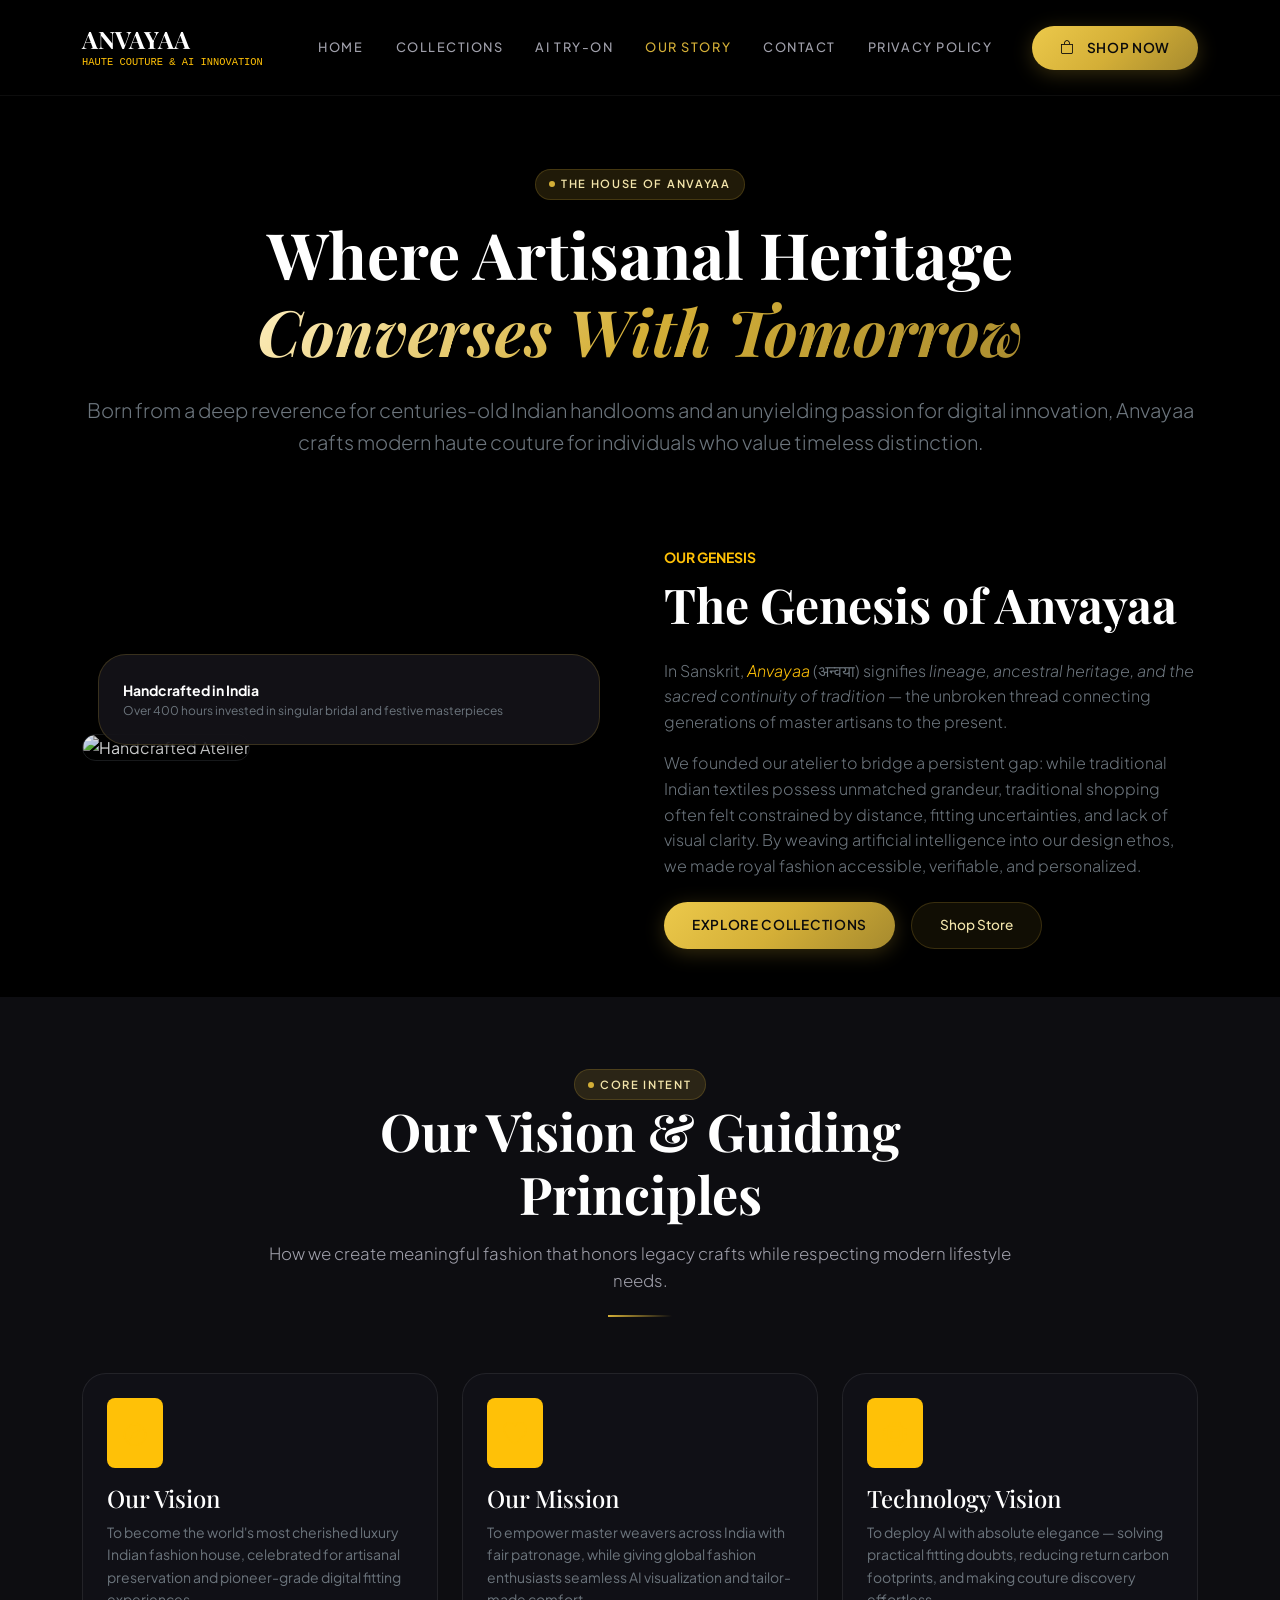
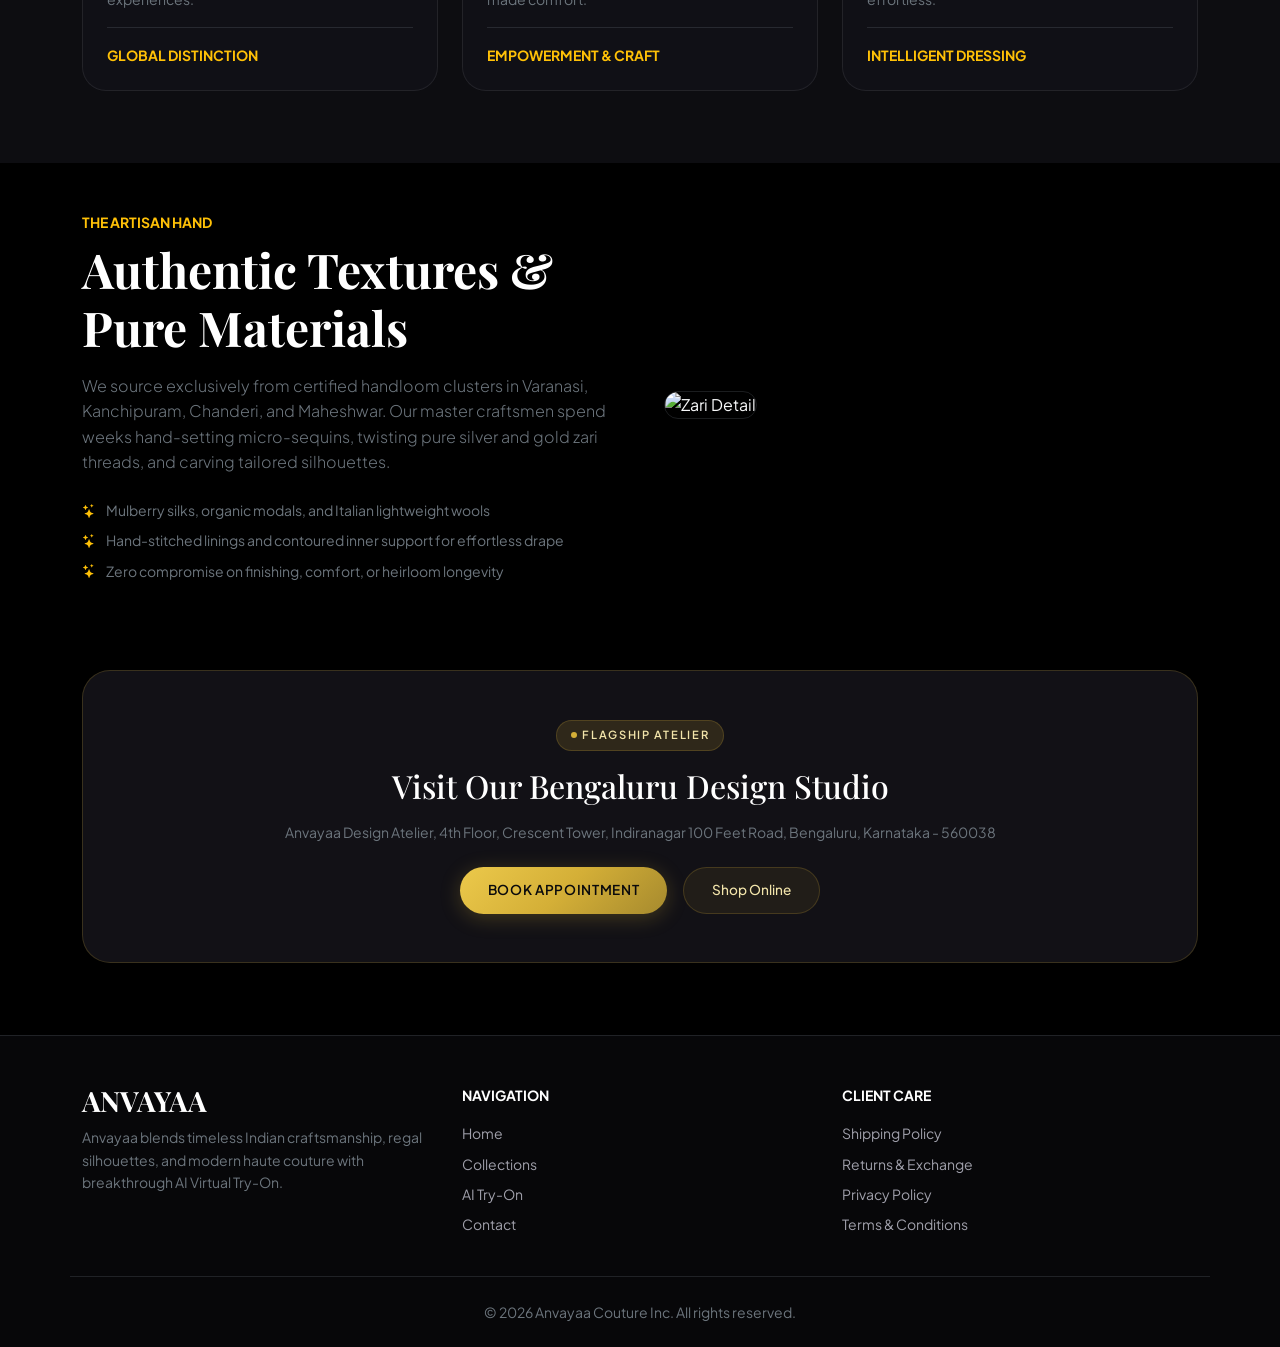
==== about.html @ ae365fb4 "web site" ====
<!DOCTYPE html>
<html lang="en">
<head>
  <meta charset="UTF-8">
  <meta name="viewport" content="width=device-width, initial-scale=1.0">
  <title>Our Story & Vision | Anvayaa Haute Couture</title>
  <meta name="description" content="Explore the heritage of Anvayaa: Our vision, sustainable textile craftsmanship, fashion philosophy, and pioneering AI Virtual Try-On technology.">
  <link rel="canonical" href="https://anvayaafashion.com/about.html">

  <link href="https://cdn.jsdelivr.net/npm/bootstrap@5.3.3/dist/css/bootstrap.min.css" rel="stylesheet">
  <link rel="stylesheet" href="https://cdn.jsdelivr.net/npm/bootstrap-icons@1.11.3/font/bootstrap-icons.min.css">
  <link rel="stylesheet" href="css/styles.css">
</head>
<body class="bg-black text-light">

  <!-- Navigation Bar -->
  <nav class="navbar navbar-expand-lg navbar-dark navbar-luxury sticky-top">
    <div class="container">
      <a class="navbar-brand d-flex flex-column text-white" href="index.html">
        <span class="font-serif-luxury fw-bold tracking-widest h4 m-0">ANVAYAA</span>
        <span class="small text-warning text-uppercase tracking-widest font-monospace" style="font-size: 0.65rem;">HAUTE COUTURE & AI INNOVATION</span>
      </a>

      <div class="d-flex align-items-center gap-2 d-lg-none">
        <a href="http://localhost:8100/products" data-ecommerce-link="shop" target="_blank" class="btn btn-gold btn-sm">SHOP NOW</a>
        <button class="navbar-toggler border-0 text-white" type="button" data-bs-toggle="offcanvas" data-bs-target="#offcanvasNavbar">
          <i class="bi bi-list fs-2"></i>
        </button>
      </div>

      <div class="collapse navbar-collapse" id="navbarNav">
        <ul class="navbar-nav mx-auto">
          <li class="nav-item"><a class="nav-link" href="index.html">Home</a></li>
          <li class="nav-item"><a class="nav-link" href="collections.html">Collections</a></li>
          <li class="nav-item"><a class="nav-link" href="ai-try-on.html">AI Try-On</a></li>
          <li class="nav-item"><a class="nav-link active" href="about.html">Our Story</a></li>
          <li class="nav-item"><a class="nav-link" href="contact.html">Contact</a></li>
          <li class="nav-item"><a class="nav-link" href="privacy-policy.html">Privacy Policy</a></li>
        </ul>

        <div class="d-flex align-items-center gap-3">
          <a href="http://localhost:8100/products" data-ecommerce-link="shop" target="_blank" class="btn btn-gold btn-sm">
            <i class="bi bi-bag me-1"></i> SHOP NOW
          </a>
        </div>
      </div>
    </div>
  </nav>

  <!-- Mobile Offcanvas -->
  <div class="offcanvas offcanvas-end bg-black text-white" tabindex="-1" id="offcanvasNavbar">
    <div class="offcanvas-header border-bottom border-secondary border-opacity-25">
      <h5 class="offcanvas-title font-serif-luxury text-warning">ANVAYAA NAVIGATION</h5>
      <button type="button" class="btn-close btn-close-white" data-bs-dismiss="offcanvas"></button>
    </div>
    <div class="offcanvas-body">
      <ul class="navbar-nav">
        <li class="nav-item py-2"><a class="nav-link text-white fs-5" href="index.html">Home</a></li>
        <li class="nav-item py-2"><a class="nav-link text-white fs-5" href="collections.html">Collections</a></li>
        <li class="nav-item py-2"><a class="nav-link text-white fs-5" href="ai-try-on.html">AI Virtual Try-On</a></li>
        <li class="nav-item py-2"><a class="nav-link text-white fs-5 text-warning" href="about.html">Our Story</a></li>
        <li class="nav-item py-2"><a class="nav-link text-white fs-5" href="contact.html">Contact Concierge</a></li>
        <li class="nav-item py-2"><a class="nav-link text-white fs-5" href="privacy-policy.html">Privacy Policy</a></li>
      </ul>
    </div>
  </div>

  <main class="py-5">
    <!-- HERO -->
    <div class="container py-4 text-center">
      <span class="badge-gold-glow">THE HOUSE OF ANVAYAA</span>
      <h1 class="display-3 font-serif-luxury fw-bold text-white mt-3 mb-4">
        Where Artisanal Heritage <br><span class="gold-gradient-text fst-italic">Converses With Tomorrow</span>
      </h1>
      <p class="lead text-secondary max-w-2xl mx-auto fw-light">
        Born from a deep reverence for centuries-old Indian handlooms and an unyielding passion for digital innovation, Anvayaa crafts modern haute couture for individuals who value timeless distinction.
      </p>
    </div>

    <!-- MAIN STORY -->
    <div class="container py-5">
      <div class="row align-items-center g-5">
        <div class="col-lg-6">
          <div class="position-relative">
            <img src="https://images.unsplash.com/photo-1583391733956-3750e0ff4e8b?w=1200&auto=format&fit=crop&q=80" alt="Handcrafted Atelier" class="img-fluid rounded-4 shadow-lg border border-secondary border-opacity-25">
            <div class="position-absolute bottom-0 start-0 end-0 p-4 m-3 glass-card-gold">
              <div class="fw-bold text-white small">Handcrafted in India</div>
              <div class="small text-secondary" style="font-size: 0.75rem;">Over 400 hours invested in singular bridal and festive masterpieces</div>
            </div>
          </div>
        </div>

        <div class="col-lg-6">
          <div class="text-warning small text-uppercase fw-bold mb-2">Our Genesis</div>
          <h2 class="display-5 font-serif-luxury fw-bold text-white mb-4">The Genesis of Anvayaa</h2>
          <p class="text-secondary fw-light mb-3">
            In Sanskrit, <em class="text-warning font-serif">Anvayaa</em> (अन्वया) signifies <em>lineage, ancestral heritage, and the sacred continuity of tradition</em> — the unbroken thread connecting generations of master artisans to the present.
          </p>
          <p class="text-secondary fw-light mb-4">
            We founded our atelier to bridge a persistent gap: while traditional Indian textiles possess unmatched grandeur, traditional shopping often felt constrained by distance, fitting uncertainties, and lack of visual clarity. By weaving artificial intelligence into our design ethos, we made royal fashion accessible, verifiable, and personalized.
          </p>

          <div class="d-flex gap-3">
            <a href="collections.html" class="btn btn-gold">Explore Collections</a>
            <a href="http://localhost:8100/products" data-ecommerce-link="shop" target="_blank" class="btn btn-gold-outline">Shop Store</a>
          </div>
        </div>
      </div>
    </div>

    <!-- VISION / MISSION -->
    <section class="py-5" style="background-color: #0D0D11;">
      <div class="container py-4">
        <div class="section-header">
          <span class="badge-gold-glow">CORE INTENT</span>
          <h2>Our Vision & Guiding Principles</h2>
          <p>How we create meaningful fashion that honors legacy crafts while respecting modern lifestyle needs.</p>
          <div class="divider-gold"></div>
        </div>

        <div class="row g-4">
          <div class="col-md-4">
            <div class="glass-card p-4 h-100 d-flex flex-column justify-content-between">
              <div>
                <div class="rounded-3 bg-warning bg-opacity-15 p-3 text-warning d-inline-block mb-3"><i class="bi bi-compass fs-4"></i></div>
                <h3 class="h4 font-serif-luxury text-white">Our Vision</h3>
                <p class="small text-secondary">To become the world's most cherished luxury Indian fashion house, celebrated for artisanal preservation and pioneer-grade digital fitting experiences.</p>
              </div>
              <div class="pt-3 border-top border-secondary border-opacity-25 text-warning small text-uppercase fw-bold">Global Distinction</div>
            </div>
          </div>

          <div class="col-md-4">
            <div class="glass-card p-4 h-100 d-flex flex-column justify-content-between">
              <div>
                <div class="rounded-3 bg-warning bg-opacity-15 p-3 text-warning d-inline-block mb-3"><i class="bi bi-heart fs-4"></i></div>
                <h3 class="h4 font-serif-luxury text-white">Our Mission</h3>
                <p class="small text-secondary">To empower master weavers across India with fair patronage, while giving global fashion enthusiasts seamless AI visualization and tailor-made comfort.</p>
              </div>
              <div class="pt-3 border-top border-secondary border-opacity-25 text-warning small text-uppercase fw-bold">Empowerment & Craft</div>
            </div>
          </div>

          <div class="col-md-4">
            <div class="glass-card p-4 h-100 d-flex flex-column justify-content-between">
              <div>
                <div class="rounded-3 bg-warning bg-opacity-15 p-3 text-warning d-inline-block mb-3"><i class="bi bi-cpu fs-4"></i></div>
                <h3 class="h4 font-serif-luxury text-white">Technology Vision</h3>
                <p class="small text-secondary">To deploy AI with absolute elegance — solving practical fitting doubts, reducing return carbon footprints, and making couture discovery effortless.</p>
              </div>
              <div class="pt-3 border-top border-secondary border-opacity-25 text-warning small text-uppercase fw-bold">Intelligent Dressing</div>
            </div>
          </div>
        </div>
      </div>
    </section>

    <!-- CRAFTSMANSHIP -->
    <div id="craftsmanship" class="container py-5">
      <div class="row align-items-center g-5">
        <div class="col-lg-6 order-2 order-lg-1">
          <div class="text-warning small text-uppercase fw-bold mb-2">The Artisan Hand</div>
          <h2 class="display-5 font-serif-luxury fw-bold text-white mb-3">Authentic Textures & Pure Materials</h2>
          <p class="text-secondary fw-light mb-4">
            We source exclusively from certified handloom clusters in Varanasi, Kanchipuram, Chanderi, and Maheshwar. Our master craftsmen spend weeks hand-setting micro-sequins, twisting pure silver and gold zari threads, and carving tailored silhouettes.
          </p>
          <ul class="list-unstyled small text-secondary">
            <li class="mb-2"><i class="bi bi-stars text-warning me-2"></i> Mulberry silks, organic modals, and Italian lightweight wools</li>
            <li class="mb-2"><i class="bi bi-stars text-warning me-2"></i> Hand-stitched linings and contoured inner support for effortless drape</li>
            <li class="mb-2"><i class="bi bi-stars text-warning me-2"></i> Zero compromise on finishing, comfort, or heirloom longevity</li>
          </ul>
        </div>
        <div class="col-lg-6 order-1 order-lg-2">
          <img src="https://images.unsplash.com/photo-1617627143750-d86bc21e42bb?w=1200&auto=format&fit=crop&q=80" alt="Zari Detail" class="img-fluid rounded-4 shadow-lg border border-secondary border-opacity-25">
        </div>
      </div>
    </div>

    <!-- ATELIER LOCATION CARD -->
    <div class="container py-4">
      <div class="glass-card-gold p-5 text-center max-w-3xl mx-auto">
        <span class="badge-gold-glow mb-3">FLAGSHIP ATELIER</span>
        <h3 class="h2 font-serif-luxury text-white mb-3">Visit Our Bengaluru Design Studio</h3>
        <p class="text-secondary small mb-4">Anvayaa Design Atelier, 4th Floor, Crescent Tower, Indiranagar 100 Feet Road, Bengaluru, Karnataka - 560038</p>
        <div class="d-flex justify-content-center gap-3">
          <a href="contact.html" class="btn btn-gold">Book Appointment</a>
          <a href="http://localhost:8100/products" data-ecommerce-link="shop" target="_blank" class="btn btn-gold-outline">Shop Online</a>
        </div>
      </div>
    </div>
  </main>

  <footer class="pt-5 pb-4 border-top border-secondary border-opacity-25">
    <div class="container text-center text-md-start">
      <div class="row g-4 pb-4 border-bottom border-secondary border-opacity-25">
        <div class="col-lg-4">
          <span class="font-serif-luxury h3 fw-bold text-white">ANVAYAA</span>
          <p class="small text-secondary mt-2">Anvayaa blends timeless Indian craftsmanship, regal silhouettes, and modern haute couture with breakthrough AI Virtual Try-On.</p>
        </div>
        <div class="col-6 col-md-4">
          <div class="small text-white text-uppercase fw-bold mb-3">Navigation</div>
          <ul class="list-unstyled small">
            <li class="mb-2"><a href="index.html">Home</a></li>
            <li class="mb-2"><a href="collections.html">Collections</a></li>
            <li class="mb-2"><a href="ai-try-on.html">AI Try-On</a></li>
            <li class="mb-2"><a href="contact.html">Contact</a></li>
          </ul>
        </div>
        <div class="col-6 col-md-4">
          <div class="small text-white text-uppercase fw-bold mb-3">Client Care</div>
          <ul class="list-unstyled small">
            <li class="mb-2"><a href="shipping-policy.html">Shipping Policy</a></li>
            <li class="mb-2"><a href="return-refund-policy.html">Returns & Exchange</a></li>
            <li class="mb-2"><a href="privacy-policy.html">Privacy Policy</a></li>
            <li class="mb-2"><a href="terms.html">Terms & Conditions</a></li>
          </ul>
        </div>
      </div>
      <div class="pt-4 text-center small text-secondary">© 2026 Anvayaa Couture Inc. All rights reserved.</div>
    </div>
  </footer>

  <script src="https://cdn.jsdelivr.net/npm/bootstrap@5.3.3/dist/js/bootstrap.bundle.min.js"></script>
  <script src="js/config.js"></script>
  <script src="js/main.js"></script>
</body>
</html>
---- css/styles.css ----
/* ==========================================================================
   Anvayaa Haute Couture - Standalone HTML5 / CSS3 / Bootstrap 5 Luxury Theme
   ========================================================================== */

@import url('https://fonts.googleapis.com/css2?family=Playfair+Display:ital,wght@0,400..900;1,400..900&family=Plus+Jakarta+Sans:ital,wght@0,200..800;1,200..800&display=swap');

:root {
  --bg-primary: #0A0A0C;
  --bg-secondary: #121216;
  --bg-card: #18181F;
  --bg-glass: rgba(18, 18, 22, 0.8);
  
  --gold-primary: #D4AF37;
  --gold-light: #F3E5AB;
  --gold-dark: #997F25;
  --gold-gradient: linear-gradient(135deg, #ECC94B 0%, #D4AF37 50%, #A68A2E 100%);
  
  --text-primary: #FBF9F5;
  --text-secondary: #A0A0AB;
  --text-muted: #71717A;
  
  --border-subtle: rgba(212, 175, 55, 0.2);
  --border-glass: rgba(255, 255, 255, 0.08);

  --font-serif: 'Playfair Display', Georgia, serif;
  --font-sans: 'Plus Jakarta Sans', -apple-system, sans-serif;
}

html {
  scroll-behavior: smooth;
}

body {
  background-color: var(--bg-primary);
  color: var(--text-primary);
  font-family: var(--font-sans);
  overflow-x: hidden;
  line-height: 1.6;
}

::selection {
  background: var(--gold-primary);
  color: #000;
}

/* Typography Classes */
.font-serif-luxury {
  font-family: var(--font-serif);
}

.font-sans-modern {
  font-family: var(--font-sans);
}

.gold-gradient-text {
  background: linear-gradient(135deg, #FFF0C2 0%, #D4AF37 50%, #AA8C30 100%);
  -webkit-background-clip: text;
  -webkit-text-fill-color: transparent;
}

/* Luxury Glassmorphism & Cards */
.glass-card {
  background: rgba(18, 18, 24, 0.75);
  backdrop-filter: blur(16px);
  -webkit-backdrop-filter: blur(16px);
  border: 1px solid var(--border-glass);
  border-radius: 1.5rem;
}

.glass-card-gold {
  background: rgba(22, 20, 26, 0.85);
  backdrop-filter: blur(20px);
  -webkit-backdrop-filter: blur(20px);
  border: 1px solid var(--border-subtle);
  border-radius: 1.75rem;
  box-shadow: 0 10px 40px rgba(0, 0, 0, 0.4);
}

/* Luxury Buttons */
.btn-gold {
  background: var(--gold-gradient);
  color: #0A0A0C !important;
  font-weight: 600;
  letter-spacing: 0.05em;
  border: none;
  border-radius: 50rem;
  padding: 0.75rem 1.75rem;
  transition: all 0.3s cubic-bezier(0.4, 0, 0.2, 1);
  box-shadow: 0 4px 20px rgba(212, 175, 55, 0.25);
  display: inline-flex;
  align-items: center;
  justify-content: center;
  gap: 0.5rem;
  text-transform: uppercase;
  font-size: 0.85rem;
}

.btn-gold:hover {
  background: linear-gradient(135deg, #FFF3C4 0%, #E5C158 50%, #C4A135 100%);
  box-shadow: 0 6px 28px rgba(212, 175, 55, 0.45);
  transform: translateY(-2px);
  color: #000 !important;
}

.btn-gold-outline {
  background: rgba(212, 175, 55, 0.08);
  color: var(--gold-light) !important;
  border: 1px solid var(--border-subtle);
  border-radius: 50rem;
  padding: 0.75rem 1.75rem;
  transition: all 0.3s ease;
  display: inline-flex;
  align-items: center;
  justify-content: center;
  gap: 0.5rem;
  font-size: 0.85rem;
  font-weight: 500;
}

.btn-gold-outline:hover {
  background: rgba(212, 175, 55, 0.2);
  border-color: var(--gold-primary);
  color: #FFF0C2 !important;
  transform: translateY(-2px);
}

.btn-luxury-outline {
  background: rgba(255, 255, 255, 0.05);
  color: #fff !important;
  border: 1px solid rgba(255, 255, 255, 0.2);
  border-radius: 50rem;
  padding: 0.75rem 1.75rem;
  transition: all 0.3s ease;
  display: inline-flex;
  align-items: center;
  justify-content: center;
  gap: 0.5rem;
  font-size: 0.85rem;
}

.btn-luxury-outline:hover {
  background: rgba(255, 255, 255, 0.15);
  border-color: rgba(255, 255, 255, 0.4);
}

/* Badges */
.badge-gold-glow {
  background: rgba(212, 175, 55, 0.15);
  color: var(--gold-light);
  border: 1px solid var(--border-subtle);
  padding: 0.35rem 0.85rem;
  border-radius: 50rem;
  font-size: 0.7rem;
  letter-spacing: 0.15em;
  text-transform: uppercase;
  font-weight: 600;
  display: inline-flex;
  align-items: center;
  gap: 0.35rem;
}

.badge-gold-glow::before {
  content: '';
  width: 6px;
  height: 6px;
  border-radius: 50%;
  background: var(--gold-primary);
  display: inline-block;
}

/* Header & Navbar */
.navbar-luxury {
  background: transparent;
  transition: all 0.3s ease;
  border-bottom: 1px solid rgba(255, 255, 255, 0.05);
  padding: 1.25rem 0;
}

.navbar-luxury.scrolled {
  background: rgba(10, 10, 12, 0.92);
  backdrop-filter: blur(18px);
  border-bottom: 1px solid var(--border-subtle);
  padding: 0.85rem 0;
  box-shadow: 0 10px 30px rgba(0, 0, 0, 0.5);
}

.navbar-luxury .nav-link {
  color: var(--text-secondary) !important;
  font-size: 0.8rem;
  letter-spacing: 0.12em;
  text-transform: uppercase;
  font-weight: 500;
  padding: 0.5rem 1rem !important;
  transition: color 0.3s ease;
}

.navbar-luxury .nav-link:hover,
.navbar-luxury .nav-link.active {
  color: var(--gold-primary) !important;
}

/* Hero Section */
.hero-section {
  position: relative;
  min-height: 92vh;
  display: flex;
  align-items: center;
  background: #000;
  overflow: hidden;
}

.hero-bg-img {
  position: absolute;
  inset: 0;
  width: 100%;
  height: 100%;
  object-fit: cover;
  opacity: 0.45;
  filter: brightness(0.7);
}

.hero-overlay {
  position: absolute;
  inset: 0;
  background: radial-gradient(circle at center, transparent 0%, rgba(10, 10, 12, 0.85) 100%),
              linear-gradient(to top, #0A0A0C 0%, transparent 60%);
}

/* Section Header */
.section-header {
  max-width: 48rem;
  margin-left: auto;
  margin-right: auto;
  text-align: center;
  margin-bottom: 3.5rem;
}

.section-header h2 {
  font-family: var(--font-serif);
  font-weight: 700;
  font-size: 2.5rem;
  color: #fff;
  line-height: 1.2;
}

@media (min-width: 768px) {
  .section-header h2 {
    font-size: 3.25rem;
  }
}

.section-header p {
  color: var(--text-secondary);
  font-weight: 300;
  font-size: 1.05rem;
  margin-top: 1rem;
}

.divider-gold {
  width: 4rem;
  height: 2px;
  background: linear-gradient(90deg, var(--gold-primary), transparent);
  margin: 1.25rem auto 0;
}

/* 360 Viewer Canvas */
.viewer-canvas-box {
  position: relative;
  width: 100%;
  aspect-ratio: 3/4;
  border-radius: 1.25rem;
  overflow: hidden;
  background: #000;
  border: 1px solid var(--border-glass);
}

.viewer-canvas-box img {
  width: 100%;
  height: 100%;
  object-fit: cover;
  transition: transform 0.5s ease;
}

.viewer-canvas-box img.zoomed {
  transform: scale(1.3);
  cursor: zoom-out;
}

/* Footer */
footer {
  background: #070709;
  border-top: 1px solid rgba(255, 255, 255, 0.08);
}

footer a {
  color: var(--text-secondary);
  text-decoration: none;
  transition: color 0.3s ease;
}

footer a:hover {
  color: var(--gold-primary);
}

/* Custom Scrollbar */
::-webkit-scrollbar {
  width: 8px;
}
::-webkit-scrollbar-track {
  background: #0A0A0C;
}
::-webkit-scrollbar-thumb {
  background: #27272A;
  border-radius: 4px;
}
::-webkit-scrollbar-thumb:hover {
  background: var(--gold-primary);
}
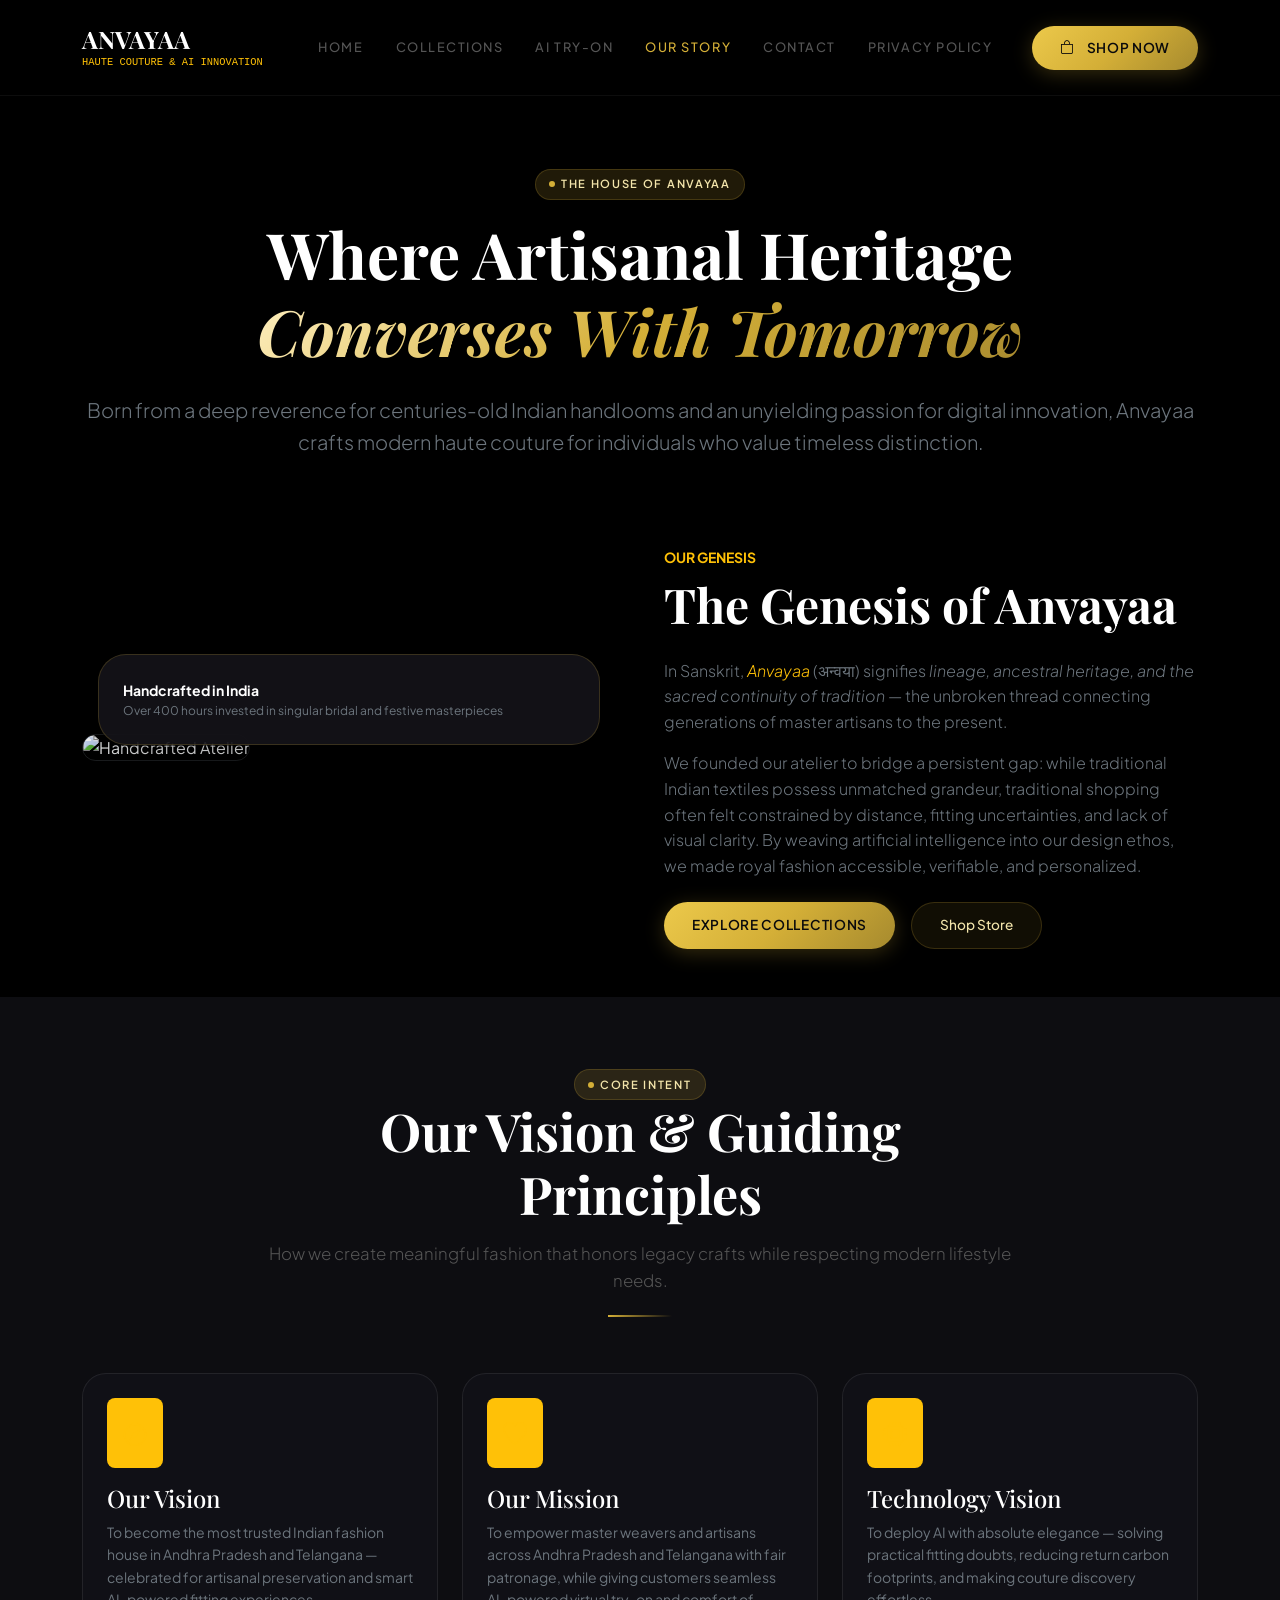
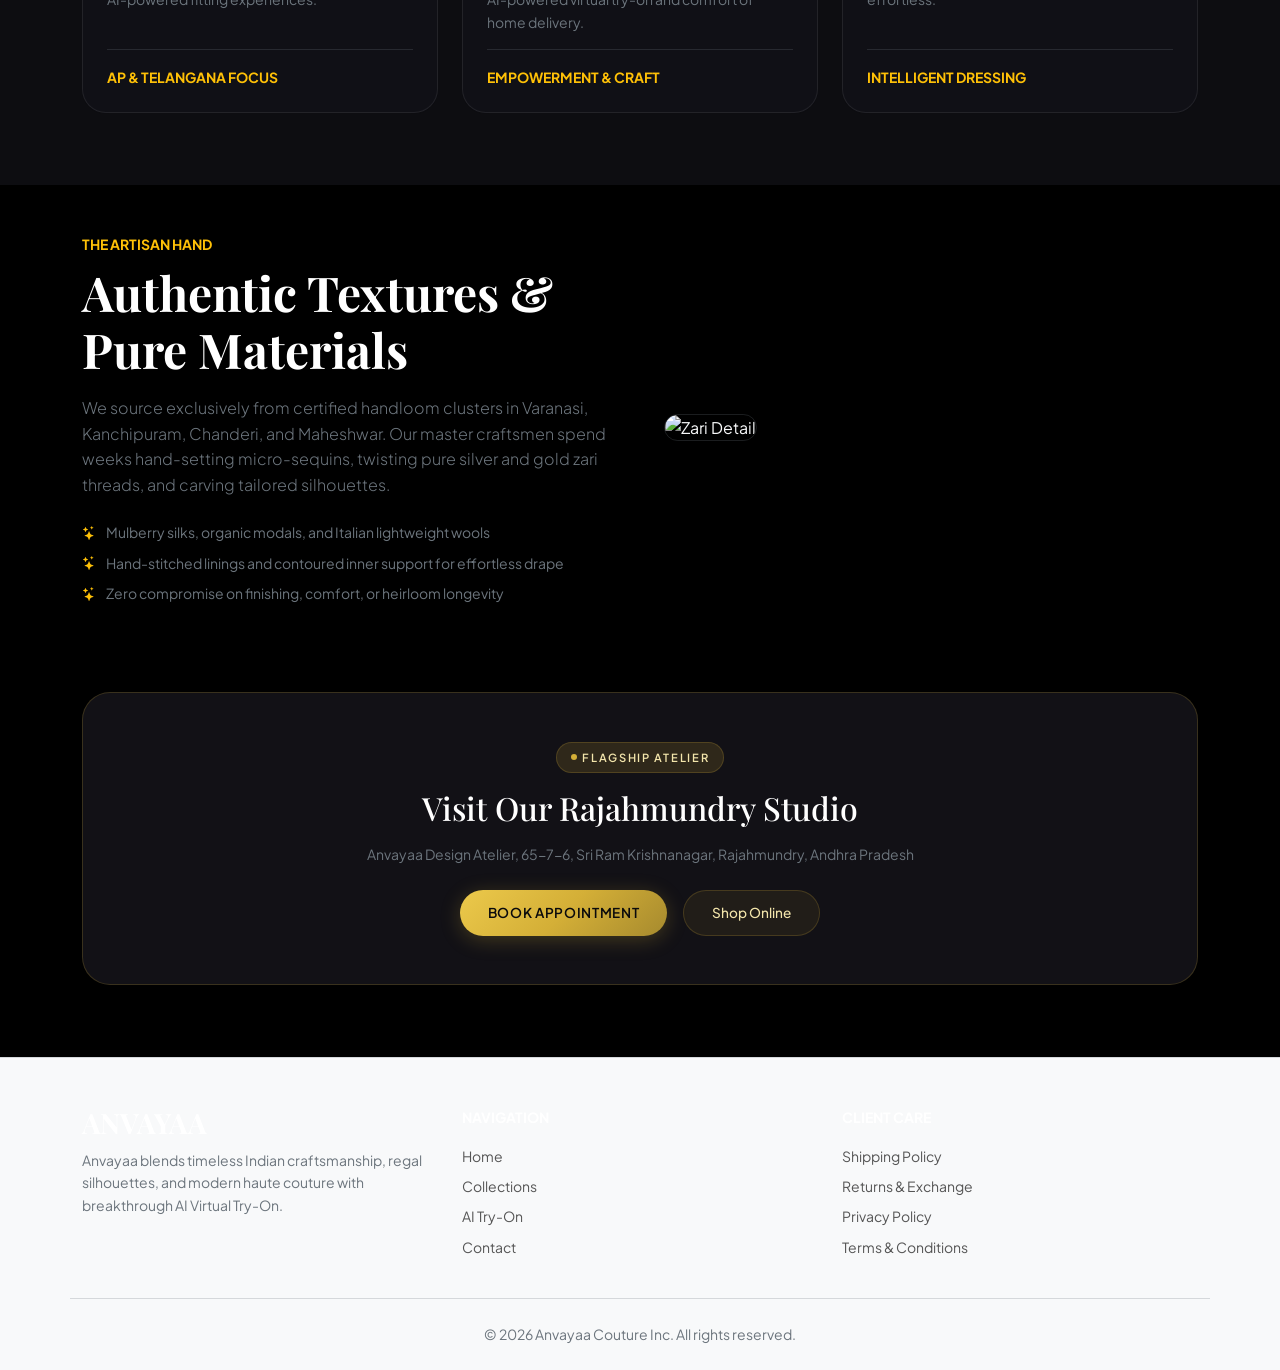
==== commit 6bc441fd: "site" ====
--- a/about.html
+++ b/about.html
@@ -1,6 +1,10 @@
 <!DOCTYPE html>
 <html lang="en">
 <head>
+  <!-- Favicon -->
+  <link rel="icon" type="image/png" href="favicon.png">
+  <link rel="shortcut icon" href="favicon.ico">
+
   <meta charset="UTF-8">
   <meta name="viewport" content="width=device-width, initial-scale=1.0">
   <title>Our Story & Vision | Anvayaa Haute Couture</title>
@@ -124,9 +128,9 @@
               <div>
                 <div class="rounded-3 bg-warning bg-opacity-15 p-3 text-warning d-inline-block mb-3"><i class="bi bi-compass fs-4"></i></div>
                 <h3 class="h4 font-serif-luxury text-white">Our Vision</h3>
-                <p class="small text-secondary">To become the world's most cherished luxury Indian fashion house, celebrated for artisanal preservation and pioneer-grade digital fitting experiences.</p>
+                <p class="small text-secondary">To become the most trusted Indian fashion house in Andhra Pradesh and Telangana — celebrated for artisanal preservation and smart AI-powered fitting experiences.</p>
               </div>
-              <div class="pt-3 border-top border-secondary border-opacity-25 text-warning small text-uppercase fw-bold">Global Distinction</div>
+              <div class="pt-3 border-top border-secondary border-opacity-25 text-warning small text-uppercase fw-bold">AP &amp; Telangana Focus</div>
             </div>
           </div>
 
@@ -135,7 +139,7 @@
               <div>
                 <div class="rounded-3 bg-warning bg-opacity-15 p-3 text-warning d-inline-block mb-3"><i class="bi bi-heart fs-4"></i></div>
                 <h3 class="h4 font-serif-luxury text-white">Our Mission</h3>
-                <p class="small text-secondary">To empower master weavers across India with fair patronage, while giving global fashion enthusiasts seamless AI visualization and tailor-made comfort.</p>
+                <p class="small text-secondary">To empower master weavers and artisans across Andhra Pradesh and Telangana with fair patronage, while giving customers seamless AI-powered virtual try-on and comfort of home delivery.</p>
               </div>
               <div class="pt-3 border-top border-secondary border-opacity-25 text-warning small text-uppercase fw-bold">Empowerment & Craft</div>
             </div>
@@ -180,8 +184,8 @@
     <div class="container py-4">
       <div class="glass-card-gold p-5 text-center max-w-3xl mx-auto">
         <span class="badge-gold-glow mb-3">FLAGSHIP ATELIER</span>
-        <h3 class="h2 font-serif-luxury text-white mb-3">Visit Our Bengaluru Design Studio</h3>
-        <p class="text-secondary small mb-4">Anvayaa Design Atelier, 4th Floor, Crescent Tower, Indiranagar 100 Feet Road, Bengaluru, Karnataka - 560038</p>
+        <h3 class="h2 font-serif-luxury text-white mb-3">Visit Our Rajahmundry Studio</h3>
+        <p class="text-secondary small mb-4">Anvayaa Design Atelier, 65-7-6, Sri Ram Krishnanagar, Rajahmundry, Andhra Pradesh</p>
         <div class="d-flex justify-content-center gap-3">
           <a href="contact.html" class="btn btn-gold">Book Appointment</a>
           <a href="http://localhost:8100/products" data-ecommerce-link="shop" target="_blank" class="btn btn-gold-outline">Shop Online</a>
--- a/css/styles.css
+++ b/css/styles.css
@@ -5,19 +5,19 @@
 @import url('https://fonts.googleapis.com/css2?family=Playfair+Display:ital,wght@0,400..900;1,400..900&family=Plus+Jakarta+Sans:ital,wght@0,200..800;1,200..800&display=swap');
 
 :root {
-  --bg-primary: #0A0A0C;
-  --bg-secondary: #121216;
-  --bg-card: #18181F;
-  --bg-glass: rgba(18, 18, 22, 0.8);
+  --bg-primary: #ffffff;
+  --bg-secondary: #f5f5f5;
+  --bg-card: #ffffff;
+  --bg-glass: rgba(255, 255, 255, 0.9);
   
   --gold-primary: #D4AF37;
   --gold-light: #F3E5AB;
   --gold-dark: #997F25;
   --gold-gradient: linear-gradient(135deg, #ECC94B 0%, #D4AF37 50%, #A68A2E 100%);
   
-  --text-primary: #FBF9F5;
-  --text-secondary: #A0A0AB;
-  --text-muted: #71717A;
+  --text-primary: #212529;
+  --text-secondary: #555555;
+  --text-muted: #777777;
   
   --border-subtle: rgba(212, 175, 55, 0.2);
   --border-glass: rgba(255, 255, 255, 0.08);
@@ -288,8 +288,8 @@
 
 /* Footer */
 footer {
-  background: #070709;
-  border-top: 1px solid rgba(255, 255, 255, 0.08);
+  background: #f8f9fa;
+  border-top: 1px solid rgba(0, 0, 0, 0.08);
 }
 
 footer a {
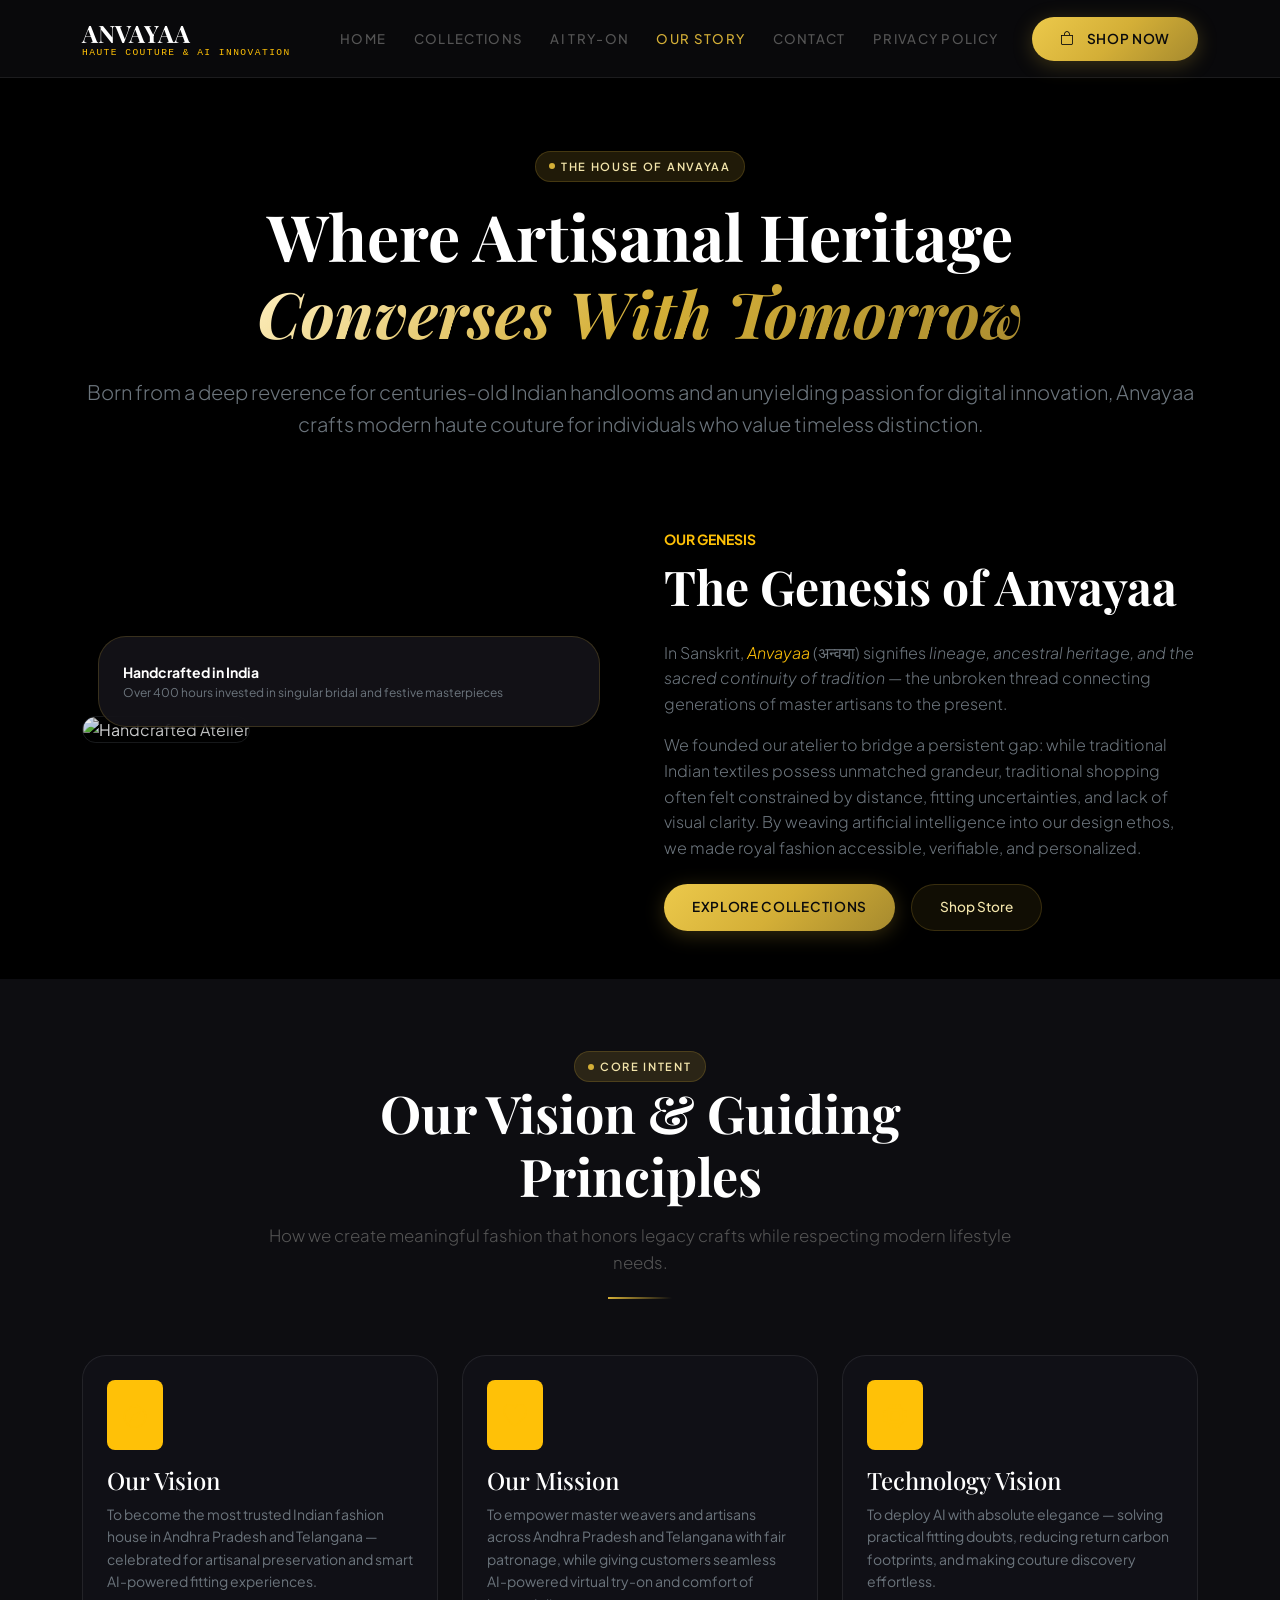
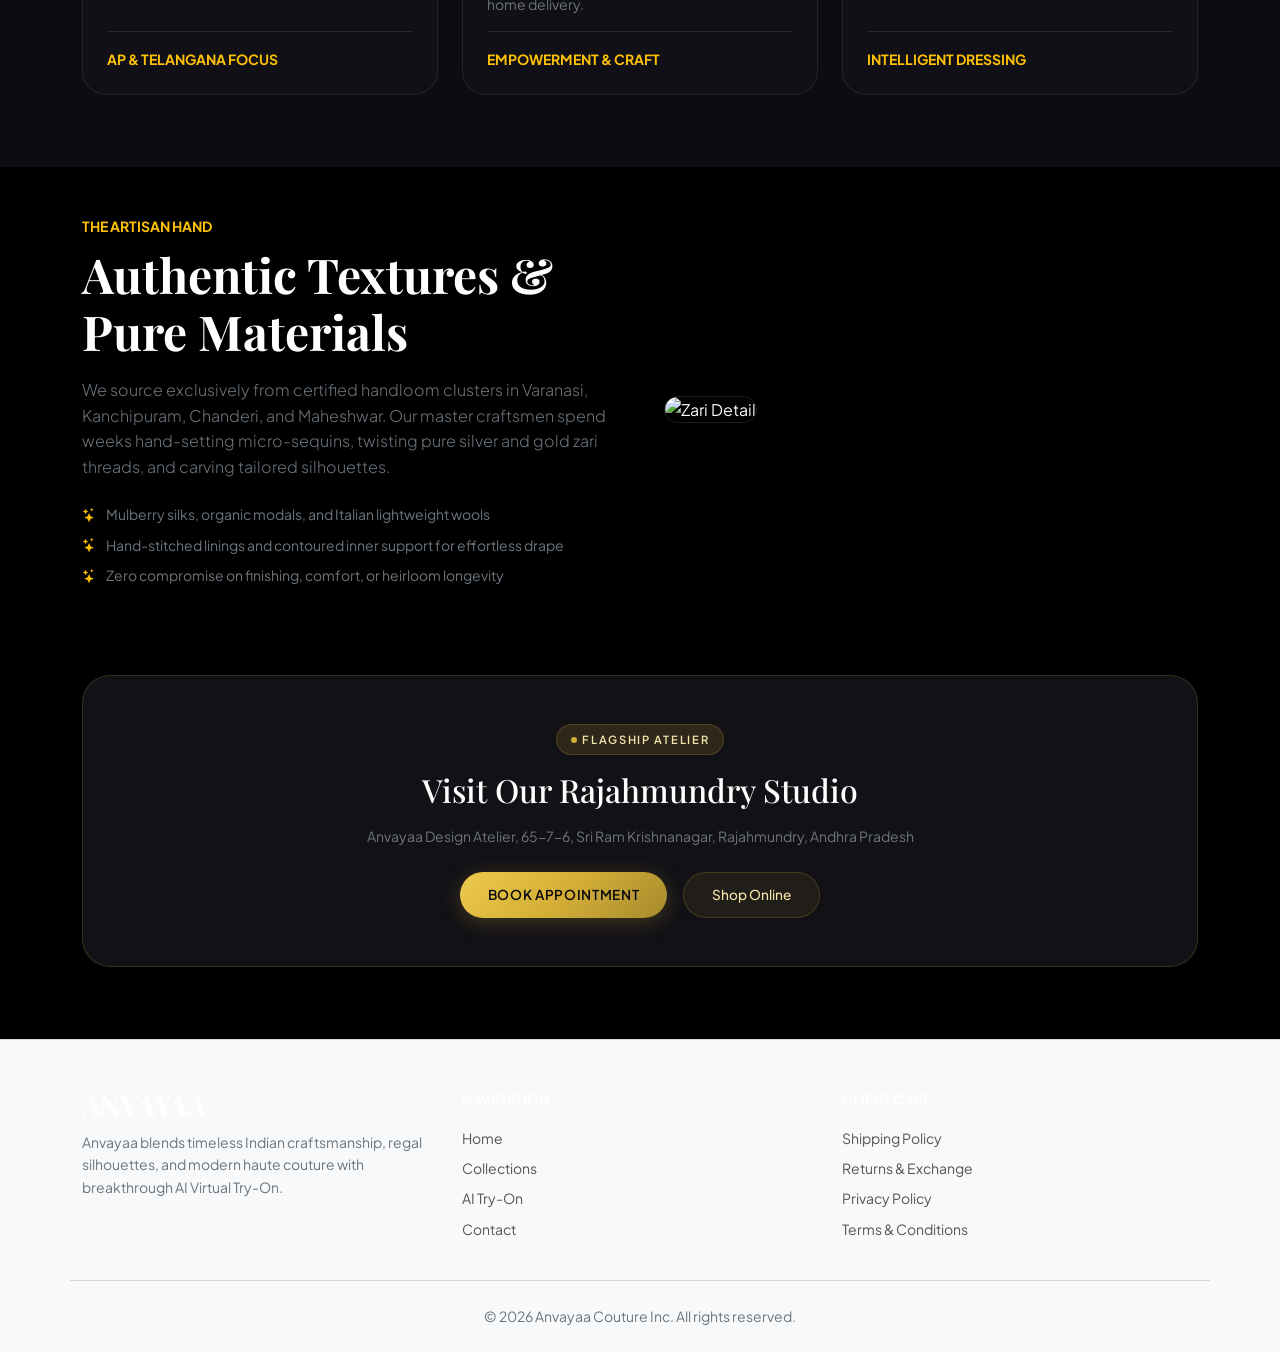
==== commit 698583cd: "fix" ====
--- a/about.html
+++ b/about.html
@@ -20,14 +20,14 @@
   <!-- Navigation Bar -->
   <nav class="navbar navbar-expand-lg navbar-dark navbar-luxury sticky-top">
     <div class="container">
-      <a class="navbar-brand d-flex flex-column text-white" href="index.html">
+      <a class="navbar-brand d-flex flex-column text-white text-decoration-none" href="index.html">
         <span class="font-serif-luxury fw-bold tracking-widest h4 m-0">ANVAYAA</span>
-        <span class="small text-warning text-uppercase tracking-widest font-monospace" style="font-size: 0.65rem;">HAUTE COUTURE & AI INNOVATION</span>
+        <span class="small text-warning text-uppercase tracking-widest font-monospace navbar-subbrand">HAUTE COUTURE &amp; AI INNOVATION</span>
       </a>
 
       <div class="d-flex align-items-center gap-2 d-lg-none">
-        <a href="http://localhost:8100/products" data-ecommerce-link="shop" target="_blank" class="btn btn-gold btn-sm">SHOP NOW</a>
-        <button class="navbar-toggler border-0 text-white" type="button" data-bs-toggle="offcanvas" data-bs-target="#offcanvasNavbar">
+        <a href="http://localhost:8100/products" data-ecommerce-link="shop" target="_blank" class="btn btn-gold btn-sm px-3 py-1">SHOP</a>
+        <button class="navbar-toggler border-0 text-white p-1" type="button" data-bs-toggle="offcanvas" data-bs-target="#offcanvasNavbar" aria-label="Toggle navigation">
           <i class="bi bi-list fs-2"></i>
         </button>
       </div>
@@ -51,23 +51,33 @@
     </div>
   </nav>
 
-  <!-- Mobile Offcanvas -->
+  <!-- Mobile Offcanvas Drawer -->
   <div class="offcanvas offcanvas-end bg-black text-white" tabindex="-1" id="offcanvasNavbar">
-    <div class="offcanvas-header border-bottom border-secondary border-opacity-25">
-      <h5 class="offcanvas-title font-serif-luxury text-warning">ANVAYAA NAVIGATION</h5>
-      <button type="button" class="btn-close btn-close-white" data-bs-dismiss="offcanvas"></button>
-    </div>
-    <div class="offcanvas-body">
-      <ul class="navbar-nav">
-        <li class="nav-item py-2"><a class="nav-link text-white fs-5" href="index.html">Home</a></li>
-        <li class="nav-item py-2"><a class="nav-link text-white fs-5" href="collections.html">Collections</a></li>
-        <li class="nav-item py-2"><a class="nav-link text-white fs-5" href="ai-try-on.html">AI Virtual Try-On</a></li>
-        <li class="nav-item py-2"><a class="nav-link text-white fs-5 text-warning" href="about.html">Our Story</a></li>
-        <li class="nav-item py-2"><a class="nav-link text-white fs-5" href="contact.html">Contact Concierge</a></li>
-        <li class="nav-item py-2"><a class="nav-link text-white fs-5" href="privacy-policy.html">Privacy Policy</a></li>
+    <div class="offcanvas-header border-bottom border-secondary border-opacity-25 px-4 py-3">
+      <div class="d-flex flex-column">
+        <span class="font-serif-luxury text-warning fw-bold h5 mb-0">ANVAYAA</span>
+        <span class="small text-secondary font-monospace" style="font-size: 0.6rem;">MENU</span>
+      </div>
+      <button type="button" class="btn-close btn-close-white" data-bs-dismiss="offcanvas" aria-label="Close"></button>
+    </div>
+    <div class="offcanvas-body d-flex flex-column justify-content-between p-4">
+      <ul class="navbar-nav gap-2">
+        <li class="nav-item"><a class="nav-link fs-5 font-serif-luxury" href="index.html">Home</a></li>
+        <li class="nav-item"><a class="nav-link fs-5 font-serif-luxury" href="collections.html">Collections</a></li>
+        <li class="nav-item"><a class="nav-link fs-5 font-serif-luxury" href="ai-try-on.html">AI Virtual Try-On</a></li>
+        <li class="nav-item"><a class="nav-link active fs-5 font-serif-luxury" href="about.html">Our Story</a></li>
+        <li class="nav-item"><a class="nav-link fs-5 font-serif-luxury" href="contact.html">Contact Concierge</a></li>
+        <li class="nav-item"><a class="nav-link fs-5 font-serif-luxury" href="privacy-policy.html">Privacy Policy</a></li>
       </ul>
+
+      <div class="pt-4 border-top border-secondary border-opacity-25">
+        <a href="http://localhost:8100/products" data-ecommerce-link="shop" target="_blank" class="btn btn-gold w-100 py-3 mb-2">
+          <i class="bi bi-bag me-2"></i> SHOP ON E-COMMERCE
+        </a>
+      </div>
     </div>
   </div>
+
 
   <main class="py-5">
     <!-- HERO -->
--- a/css/styles.css
+++ b/css/styles.css
@@ -170,34 +170,133 @@
 
 /* Header & Navbar */
 .navbar-luxury {
-  background: transparent;
+  background: rgba(10, 10, 12, 0.94);
+  backdrop-filter: blur(16px);
+  -webkit-backdrop-filter: blur(16px);
   transition: all 0.3s ease;
-  border-bottom: 1px solid rgba(255, 255, 255, 0.05);
-  padding: 1.25rem 0;
+  border-bottom: 1px solid rgba(255, 255, 255, 0.08);
+  padding: 0.85rem 0;
 }
 
 .navbar-luxury.scrolled {
-  background: rgba(10, 10, 12, 0.92);
-  backdrop-filter: blur(18px);
+  background: rgba(8, 8, 10, 0.98);
   border-bottom: 1px solid var(--border-subtle);
-  padding: 0.85rem 0;
-  box-shadow: 0 10px 30px rgba(0, 0, 0, 0.5);
+  padding: 0.65rem 0;
+  box-shadow: 0 10px 30px rgba(0, 0, 0, 0.6);
+}
+
+.navbar-luxury .navbar-brand {
+  line-height: 1.2;
+}
+
+.navbar-subbrand {
+  font-size: 0.6rem;
+  letter-spacing: 0.15em;
+  white-space: nowrap;
+}
+
+@media (max-width: 420px) {
+  .navbar-subbrand {
+    font-size: 0.52rem;
+    letter-spacing: 0.1em;
+  }
 }
 
 .navbar-luxury .nav-link {
   color: var(--text-secondary) !important;
-  font-size: 0.8rem;
-  letter-spacing: 0.12em;
+  font-size: 0.825rem;
+  letter-spacing: 0.1em;
   text-transform: uppercase;
   font-weight: 500;
-  padding: 0.5rem 1rem !important;
-  transition: color 0.3s ease;
+  padding: 0.5rem 0.85rem !important;
+  transition: color 0.25s ease;
 }
 
 .navbar-luxury .nav-link:hover,
 .navbar-luxury .nav-link.active {
   color: var(--gold-primary) !important;
 }
+
+/* Mobile Offcanvas Drawer */
+.offcanvas.bg-black {
+  background-color: #0A0A0E !important;
+  border-left: 1px solid rgba(212, 175, 55, 0.25);
+  box-shadow: -10px 0 30px rgba(0, 0, 0, 0.8);
+}
+
+.offcanvas .nav-link {
+  color: #D1D1D6 !important;
+  border-radius: 8px;
+  padding: 0.65rem 1rem !important;
+  transition: all 0.2s ease;
+}
+
+.offcanvas .nav-link:hover,
+.offcanvas .nav-link.active {
+  color: var(--gold-primary) !important;
+  background: rgba(212, 175, 55, 0.08);
+}
+
+.navbar-toggler:focus {
+  box-shadow: none !important;
+  outline: none !important;
+}
+
+/* ==========================================================================
+   Form Inputs & High-Contrast Placeholder Styling
+   ========================================================================== */
+.form-control,
+.form-select {
+  background-color: #121218 !important;
+  border: 1px solid rgba(255, 255, 255, 0.2) !important;
+  color: #ffffff !important;
+  font-size: 0.95rem;
+}
+
+.form-control:focus,
+.form-select:focus {
+  background-color: #181820 !important;
+  border-color: var(--gold-primary) !important;
+  color: #ffffff !important;
+  box-shadow: 0 0 0 0.25rem rgba(212, 175, 55, 0.25) !important;
+  outline: none;
+}
+
+/* Explicit high-contrast placeholder styling across all browsers */
+.form-control::placeholder,
+input::placeholder,
+textarea::placeholder {
+  color: #A0A0AB !important;
+  opacity: 0.9 !important;
+  font-size: 0.9rem;
+}
+
+.form-control::-webkit-input-placeholder,
+input::-webkit-input-placeholder,
+textarea::-webkit-input-placeholder {
+  color: #A0A0AB !important;
+  opacity: 0.9 !important;
+}
+
+.form-control::-moz-placeholder,
+input::-moz-placeholder,
+textarea::-moz-placeholder {
+  color: #A0A0AB !important;
+  opacity: 0.9 !important;
+}
+
+.form-control:-ms-input-placeholder,
+input:-ms-input-placeholder,
+textarea:-ms-input-placeholder {
+  color: #A0A0AB !important;
+  opacity: 0.9 !important;
+}
+
+.form-select option {
+  background-color: #121218;
+  color: #ffffff;
+}
+
 
 /* Hero Section */
 .hero-section {
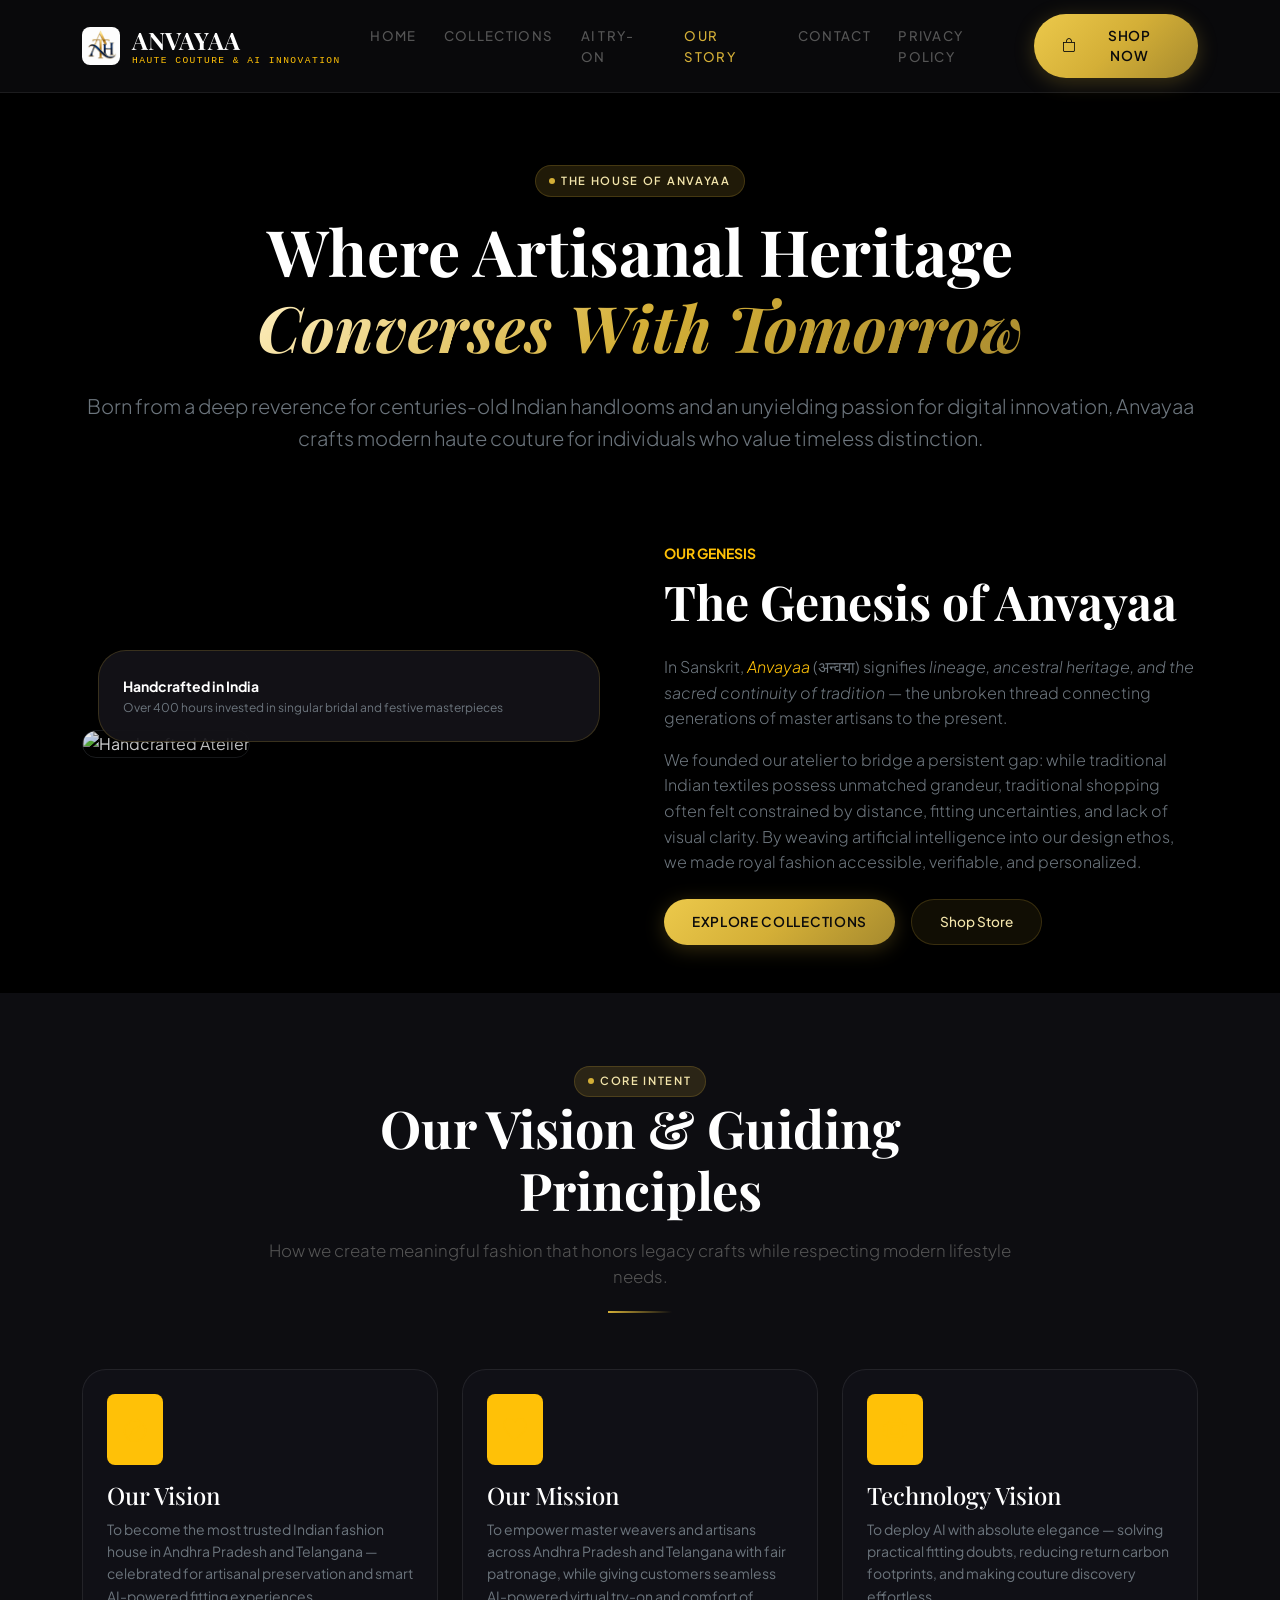
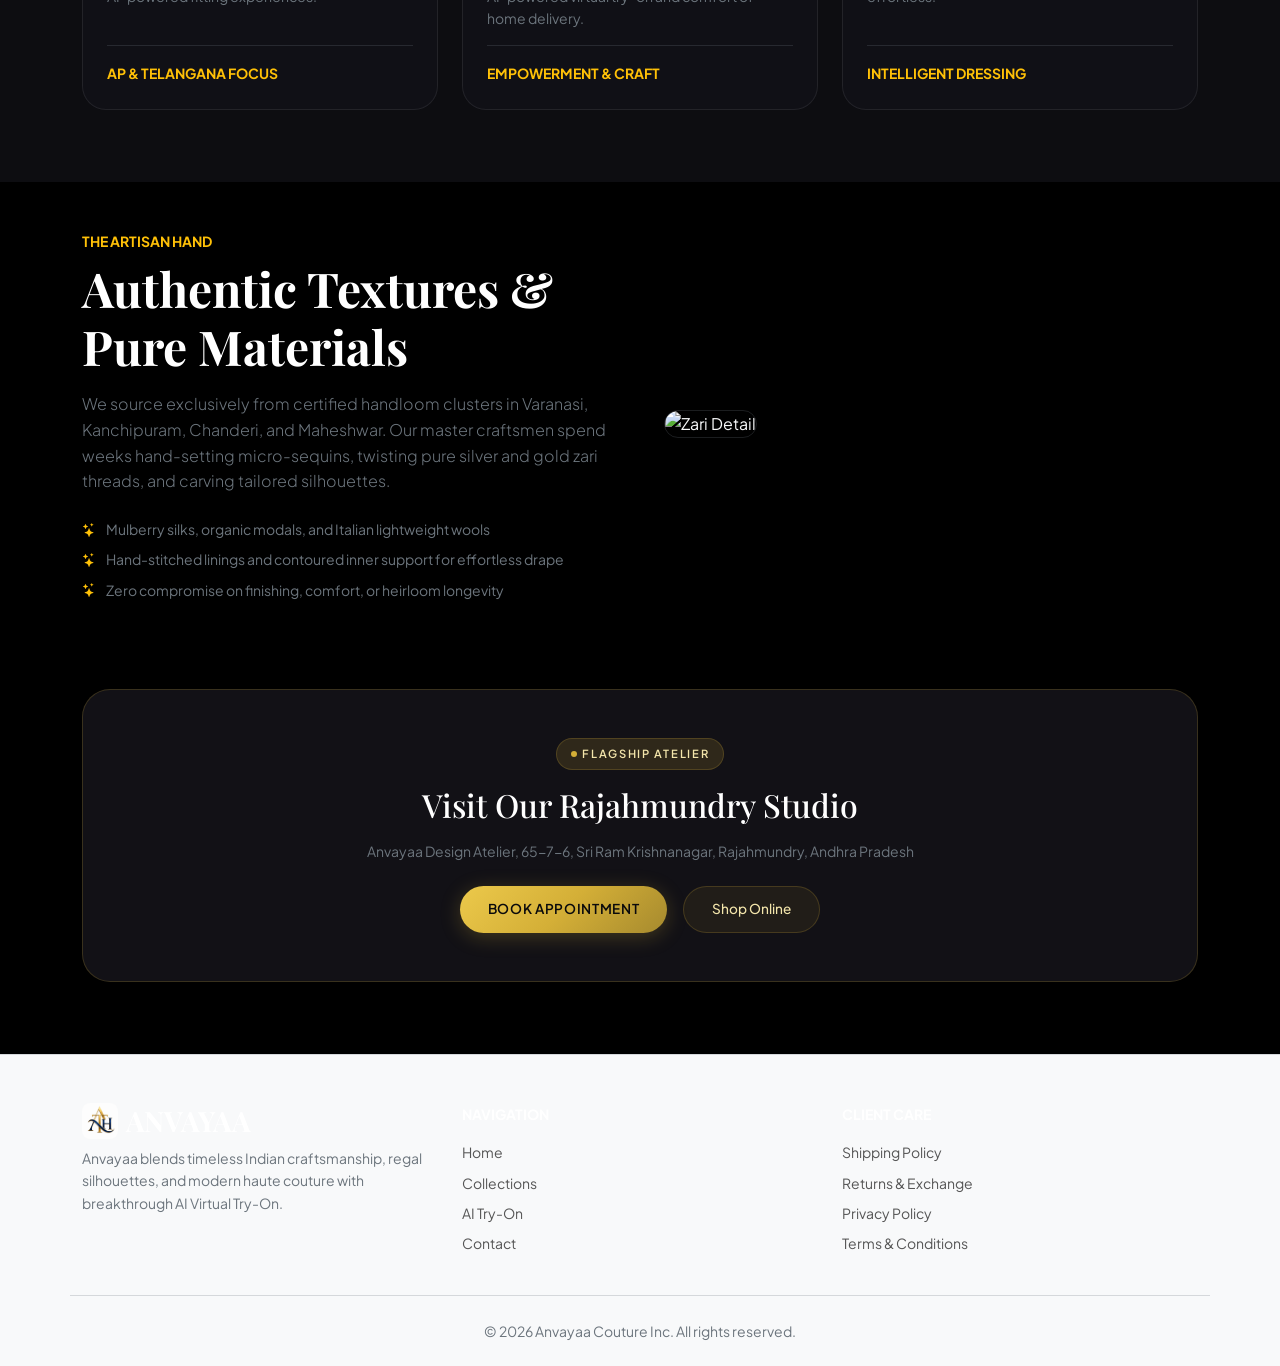
==== commit f01b7ef5: "logo" ====
--- a/about.html
+++ b/about.html
@@ -20,9 +20,12 @@
   <!-- Navigation Bar -->
   <nav class="navbar navbar-expand-lg navbar-dark navbar-luxury sticky-top">
     <div class="container">
-      <a class="navbar-brand d-flex flex-column text-white text-decoration-none" href="index.html">
-        <span class="font-serif-luxury fw-bold tracking-widest h4 m-0">ANVAYAA</span>
-        <span class="small text-warning text-uppercase tracking-widest font-monospace navbar-subbrand">HAUTE COUTURE &amp; AI INNOVATION</span>
+      <a class="navbar-brand d-flex align-items-center gap-2 text-white text-decoration-none" href="index.html">
+        <img src="favicon.png" alt="Anvayaa Logo" class="brand-logo me-1" style="height: 38px; width: 38px; object-fit: contain; border-radius: 8px;">
+        <div class="d-flex flex-column">
+          <span class="font-serif-luxury fw-bold tracking-widest h4 m-0">ANVAYAA</span>
+          <span class="small text-warning text-uppercase tracking-widest font-monospace navbar-subbrand">HAUTE COUTURE &amp; AI INNOVATION</span>
+        </div>
       </a>
 
       <div class="d-flex align-items-center gap-2 d-lg-none">
@@ -54,9 +57,12 @@
   <!-- Mobile Offcanvas Drawer -->
   <div class="offcanvas offcanvas-end bg-black text-white" tabindex="-1" id="offcanvasNavbar">
     <div class="offcanvas-header border-bottom border-secondary border-opacity-25 px-4 py-3">
-      <div class="d-flex flex-column">
-        <span class="font-serif-luxury text-warning fw-bold h5 mb-0">ANVAYAA</span>
-        <span class="small text-secondary font-monospace" style="font-size: 0.6rem;">MENU</span>
+      <div class="d-flex align-items-center gap-2">
+        <img src="favicon.png" alt="Anvayaa Logo" style="height: 30px; width: 30px; object-fit: contain; border-radius: 6px;">
+        <div class="d-flex flex-column">
+          <span class="font-serif-luxury text-warning fw-bold h5 mb-0">ANVAYAA</span>
+          <span class="small text-secondary font-monospace" style="font-size: 0.6rem;">MENU</span>
+        </div>
       </div>
       <button type="button" class="btn-close btn-close-white" data-bs-dismiss="offcanvas" aria-label="Close"></button>
     </div>
@@ -208,7 +214,10 @@
     <div class="container text-center text-md-start">
       <div class="row g-4 pb-4 border-bottom border-secondary border-opacity-25">
         <div class="col-lg-4">
-          <span class="font-serif-luxury h3 fw-bold text-white">ANVAYAA</span>
+          <div class="d-flex align-items-center gap-2 mb-2">
+            <img src="favicon.png" alt="Anvayaa Logo" style="height: 36px; width: 36px; object-fit: contain; border-radius: 8px;">
+            <span class="font-serif-luxury h3 fw-bold text-white mb-0">ANVAYAA</span>
+          </div>
           <p class="small text-secondary mt-2">Anvayaa blends timeless Indian craftsmanship, regal silhouettes, and modern haute couture with breakthrough AI Virtual Try-On.</p>
         </div>
         <div class="col-6 col-md-4">
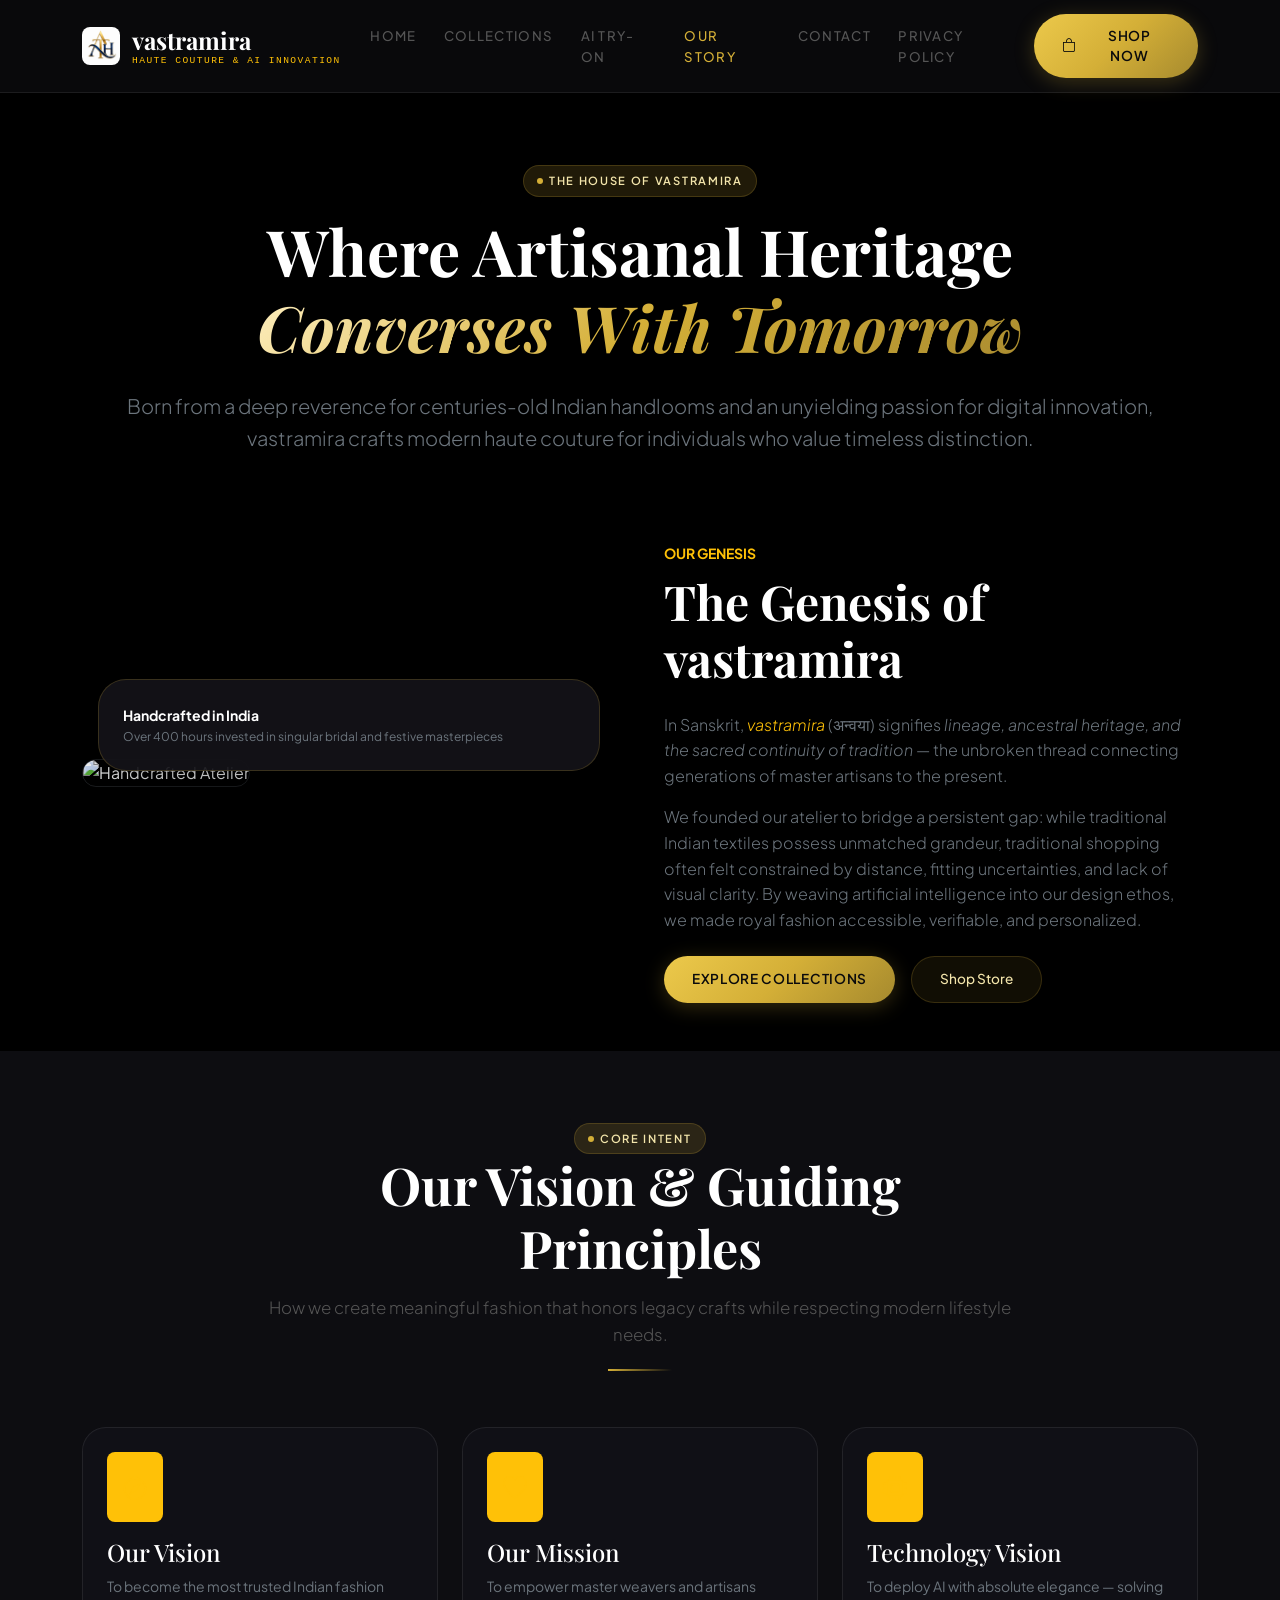
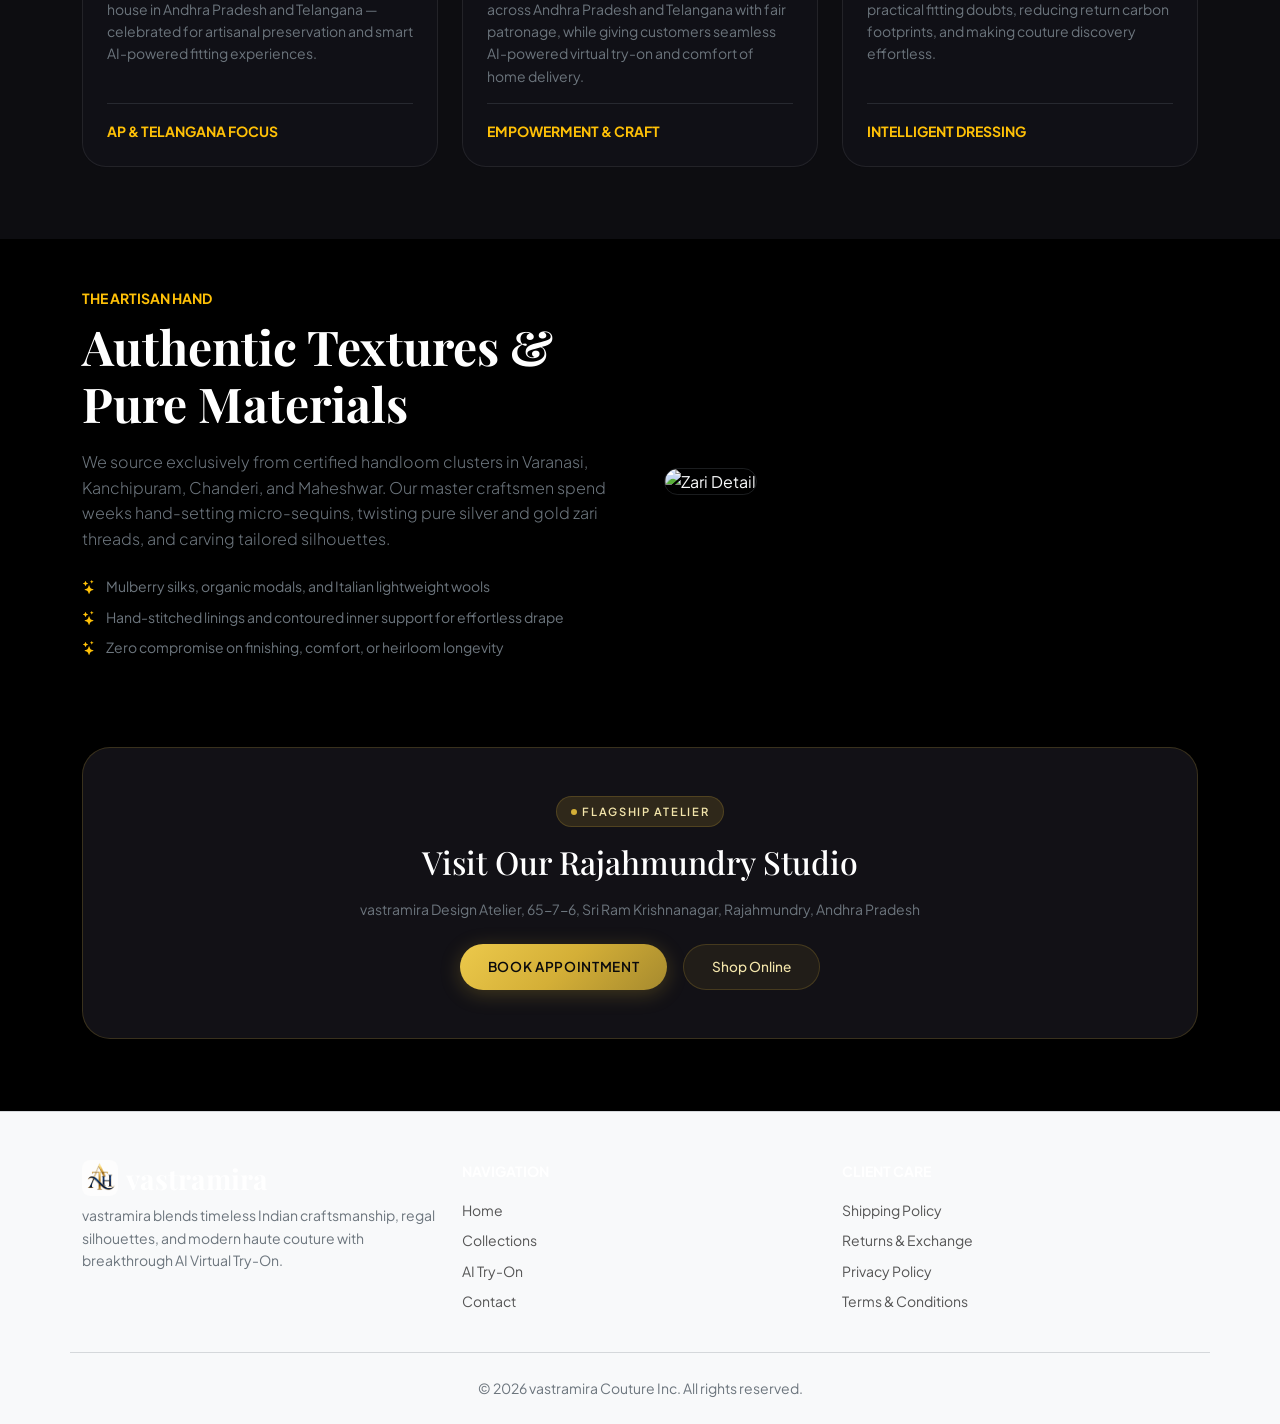
==== commit 7ef8edc2: "promotion" ====
--- a/about.html
+++ b/about.html
@@ -7,9 +7,9 @@
 
   <meta charset="UTF-8">
   <meta name="viewport" content="width=device-width, initial-scale=1.0">
-  <title>Our Story & Vision | Anvayaa Haute Couture</title>
-  <meta name="description" content="Explore the heritage of Anvayaa: Our vision, sustainable textile craftsmanship, fashion philosophy, and pioneering AI Virtual Try-On technology.">
-  <link rel="canonical" href="https://anvayaafashion.com/about.html">
+  <title>Our Story & Vision | vastramira Haute Couture</title>
+  <meta name="description" content="Explore the heritage of vastramira: Our vision, sustainable textile craftsmanship, fashion philosophy, and pioneering AI Virtual Try-On technology.">
+  <link rel="canonical" href="https://vastramira.store/about.html">
 
   <link href="https://cdn.jsdelivr.net/npm/bootstrap@5.3.3/dist/css/bootstrap.min.css" rel="stylesheet">
   <link rel="stylesheet" href="https://cdn.jsdelivr.net/npm/bootstrap-icons@1.11.3/font/bootstrap-icons.min.css">
@@ -21,9 +21,9 @@
   <nav class="navbar navbar-expand-lg navbar-dark navbar-luxury sticky-top">
     <div class="container">
       <a class="navbar-brand d-flex align-items-center gap-2 text-white text-decoration-none" href="index.html">
-        <img src="favicon.png" alt="Anvayaa Logo" class="brand-logo me-1" style="height: 38px; width: 38px; object-fit: contain; border-radius: 8px;">
+        <img src="favicon.png" alt="vastramira Logo" class="brand-logo me-1" style="height: 38px; width: 38px; object-fit: contain; border-radius: 8px;">
         <div class="d-flex flex-column">
-          <span class="font-serif-luxury fw-bold tracking-widest h4 m-0">ANVAYAA</span>
+          <span class="font-serif-luxury fw-bold tracking-widest h4 m-0">vastramira</span>
           <span class="small text-warning text-uppercase tracking-widest font-monospace navbar-subbrand">HAUTE COUTURE &amp; AI INNOVATION</span>
         </div>
       </a>
@@ -58,9 +58,9 @@
   <div class="offcanvas offcanvas-end bg-black text-white" tabindex="-1" id="offcanvasNavbar">
     <div class="offcanvas-header border-bottom border-secondary border-opacity-25 px-4 py-3">
       <div class="d-flex align-items-center gap-2">
-        <img src="favicon.png" alt="Anvayaa Logo" style="height: 30px; width: 30px; object-fit: contain; border-radius: 6px;">
+        <img src="favicon.png" alt="vastramira Logo" style="height: 30px; width: 30px; object-fit: contain; border-radius: 6px;">
         <div class="d-flex flex-column">
-          <span class="font-serif-luxury text-warning fw-bold h5 mb-0">ANVAYAA</span>
+          <span class="font-serif-luxury text-warning fw-bold h5 mb-0">vastramira</span>
           <span class="small text-secondary font-monospace" style="font-size: 0.6rem;">MENU</span>
         </div>
       </div>
@@ -88,12 +88,12 @@
   <main class="py-5">
     <!-- HERO -->
     <div class="container py-4 text-center">
-      <span class="badge-gold-glow">THE HOUSE OF ANVAYAA</span>
+      <span class="badge-gold-glow">THE HOUSE OF vastramira</span>
       <h1 class="display-3 font-serif-luxury fw-bold text-white mt-3 mb-4">
         Where Artisanal Heritage <br><span class="gold-gradient-text fst-italic">Converses With Tomorrow</span>
       </h1>
       <p class="lead text-secondary max-w-2xl mx-auto fw-light">
-        Born from a deep reverence for centuries-old Indian handlooms and an unyielding passion for digital innovation, Anvayaa crafts modern haute couture for individuals who value timeless distinction.
+        Born from a deep reverence for centuries-old Indian handlooms and an unyielding passion for digital innovation, vastramira crafts modern haute couture for individuals who value timeless distinction.
       </p>
     </div>
 
@@ -112,9 +112,9 @@
 
         <div class="col-lg-6">
           <div class="text-warning small text-uppercase fw-bold mb-2">Our Genesis</div>
-          <h2 class="display-5 font-serif-luxury fw-bold text-white mb-4">The Genesis of Anvayaa</h2>
+          <h2 class="display-5 font-serif-luxury fw-bold text-white mb-4">The Genesis of vastramira</h2>
           <p class="text-secondary fw-light mb-3">
-            In Sanskrit, <em class="text-warning font-serif">Anvayaa</em> (अन्वया) signifies <em>lineage, ancestral heritage, and the sacred continuity of tradition</em> — the unbroken thread connecting generations of master artisans to the present.
+            In Sanskrit, <em class="text-warning font-serif">vastramira</em> (अन्वया) signifies <em>lineage, ancestral heritage, and the sacred continuity of tradition</em> — the unbroken thread connecting generations of master artisans to the present.
           </p>
           <p class="text-secondary fw-light mb-4">
             We founded our atelier to bridge a persistent gap: while traditional Indian textiles possess unmatched grandeur, traditional shopping often felt constrained by distance, fitting uncertainties, and lack of visual clarity. By weaving artificial intelligence into our design ethos, we made royal fashion accessible, verifiable, and personalized.
@@ -201,7 +201,7 @@
       <div class="glass-card-gold p-5 text-center max-w-3xl mx-auto">
         <span class="badge-gold-glow mb-3">FLAGSHIP ATELIER</span>
         <h3 class="h2 font-serif-luxury text-white mb-3">Visit Our Rajahmundry Studio</h3>
-        <p class="text-secondary small mb-4">Anvayaa Design Atelier, 65-7-6, Sri Ram Krishnanagar, Rajahmundry, Andhra Pradesh</p>
+        <p class="text-secondary small mb-4">vastramira Design Atelier, 65-7-6, Sri Ram Krishnanagar, Rajahmundry, Andhra Pradesh</p>
         <div class="d-flex justify-content-center gap-3">
           <a href="contact.html" class="btn btn-gold">Book Appointment</a>
           <a href="http://localhost:8100/products" data-ecommerce-link="shop" target="_blank" class="btn btn-gold-outline">Shop Online</a>
@@ -215,10 +215,10 @@
       <div class="row g-4 pb-4 border-bottom border-secondary border-opacity-25">
         <div class="col-lg-4">
           <div class="d-flex align-items-center gap-2 mb-2">
-            <img src="favicon.png" alt="Anvayaa Logo" style="height: 36px; width: 36px; object-fit: contain; border-radius: 8px;">
-            <span class="font-serif-luxury h3 fw-bold text-white mb-0">ANVAYAA</span>
-          </div>
-          <p class="small text-secondary mt-2">Anvayaa blends timeless Indian craftsmanship, regal silhouettes, and modern haute couture with breakthrough AI Virtual Try-On.</p>
+            <img src="favicon.png" alt="vastramira Logo" style="height: 36px; width: 36px; object-fit: contain; border-radius: 8px;">
+            <span class="font-serif-luxury h3 fw-bold text-white mb-0">vastramira</span>
+          </div>
+          <p class="small text-secondary mt-2">vastramira blends timeless Indian craftsmanship, regal silhouettes, and modern haute couture with breakthrough AI Virtual Try-On.</p>
         </div>
         <div class="col-6 col-md-4">
           <div class="small text-white text-uppercase fw-bold mb-3">Navigation</div>
@@ -239,7 +239,7 @@
           </ul>
         </div>
       </div>
-      <div class="pt-4 text-center small text-secondary">© 2026 Anvayaa Couture Inc. All rights reserved.</div>
+      <div class="pt-4 text-center small text-secondary">© 2026 vastramira Couture Inc. All rights reserved.</div>
     </div>
   </footer>
 
--- a/css/styles.css
+++ b/css/styles.css
@@ -1,5 +1,5 @@
 /* ==========================================================================
-   Anvayaa Haute Couture - Standalone HTML5 / CSS3 / Bootstrap 5 Luxury Theme
+   vastramira Haute Couture - Standalone HTML5 / CSS3 / Bootstrap 5 Luxury Theme
    ========================================================================== */
 
 @import url('https://fonts.googleapis.com/css2?family=Playfair+Display:ital,wght@0,400..900;1,400..900&family=Plus+Jakarta+Sans:ital,wght@0,200..800;1,200..800&display=swap');
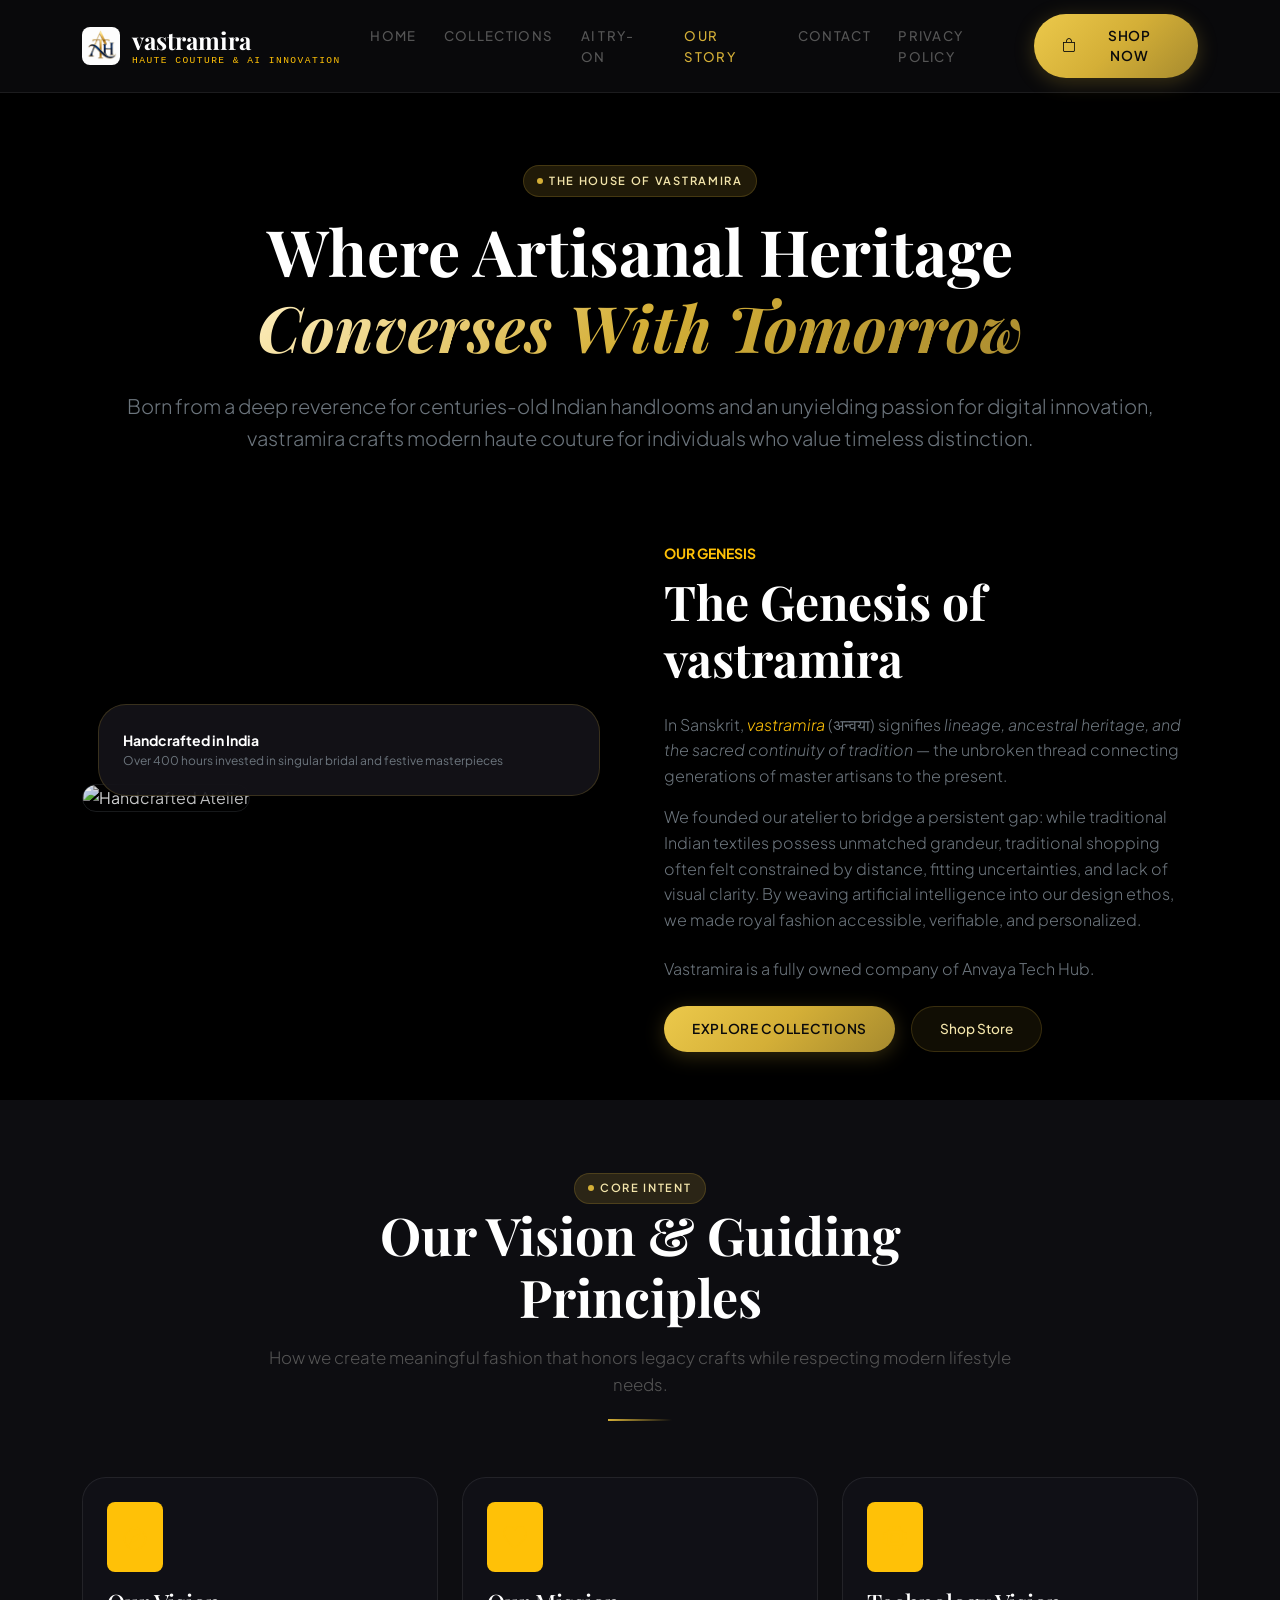
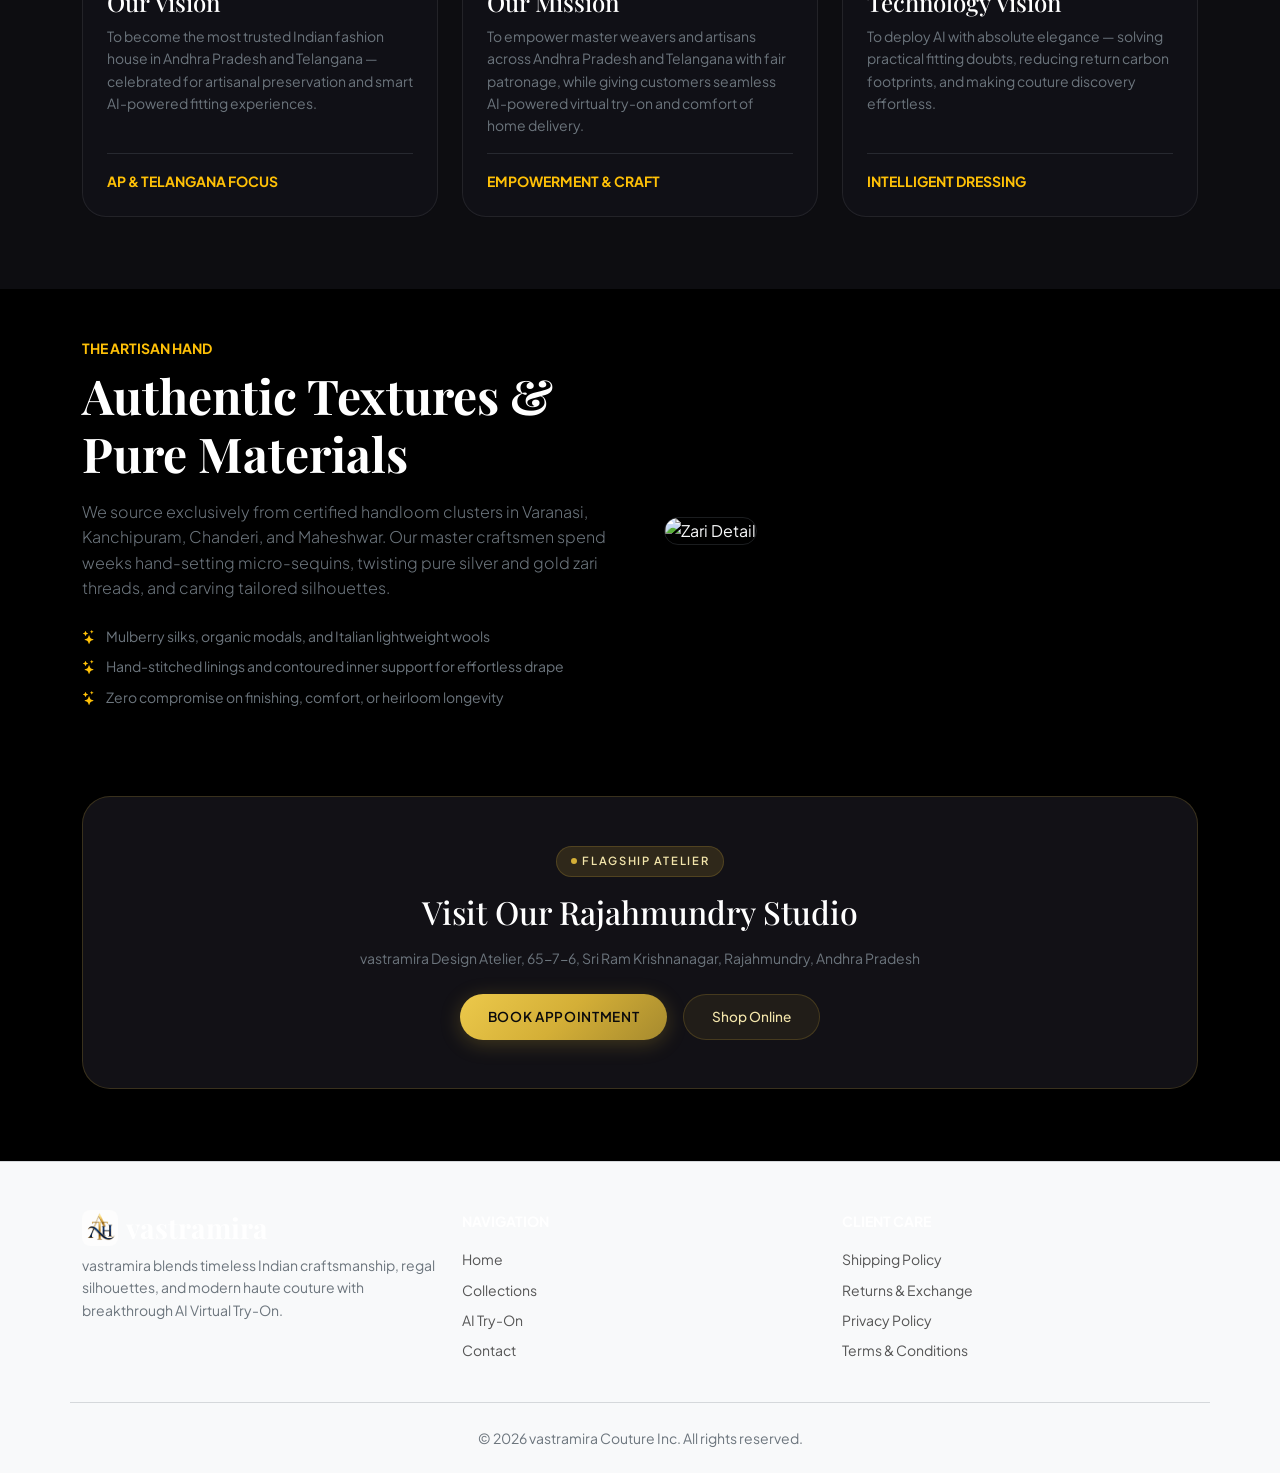
==== commit 1c20ae7d: "promitional" ====
--- a/about.html
+++ b/about.html
@@ -119,6 +119,9 @@
           <p class="text-secondary fw-light mb-4">
             We founded our atelier to bridge a persistent gap: while traditional Indian textiles possess unmatched grandeur, traditional shopping often felt constrained by distance, fitting uncertainties, and lack of visual clarity. By weaving artificial intelligence into our design ethos, we made royal fashion accessible, verifiable, and personalized.
           </p>
+          <p class="text-secondary fw-light mb-4">
+            Vastramira is a fully owned company of Anvaya Tech Hub.
+          </p>
 
           <div class="d-flex gap-3">
             <a href="collections.html" class="btn btn-gold">Explore Collections</a>
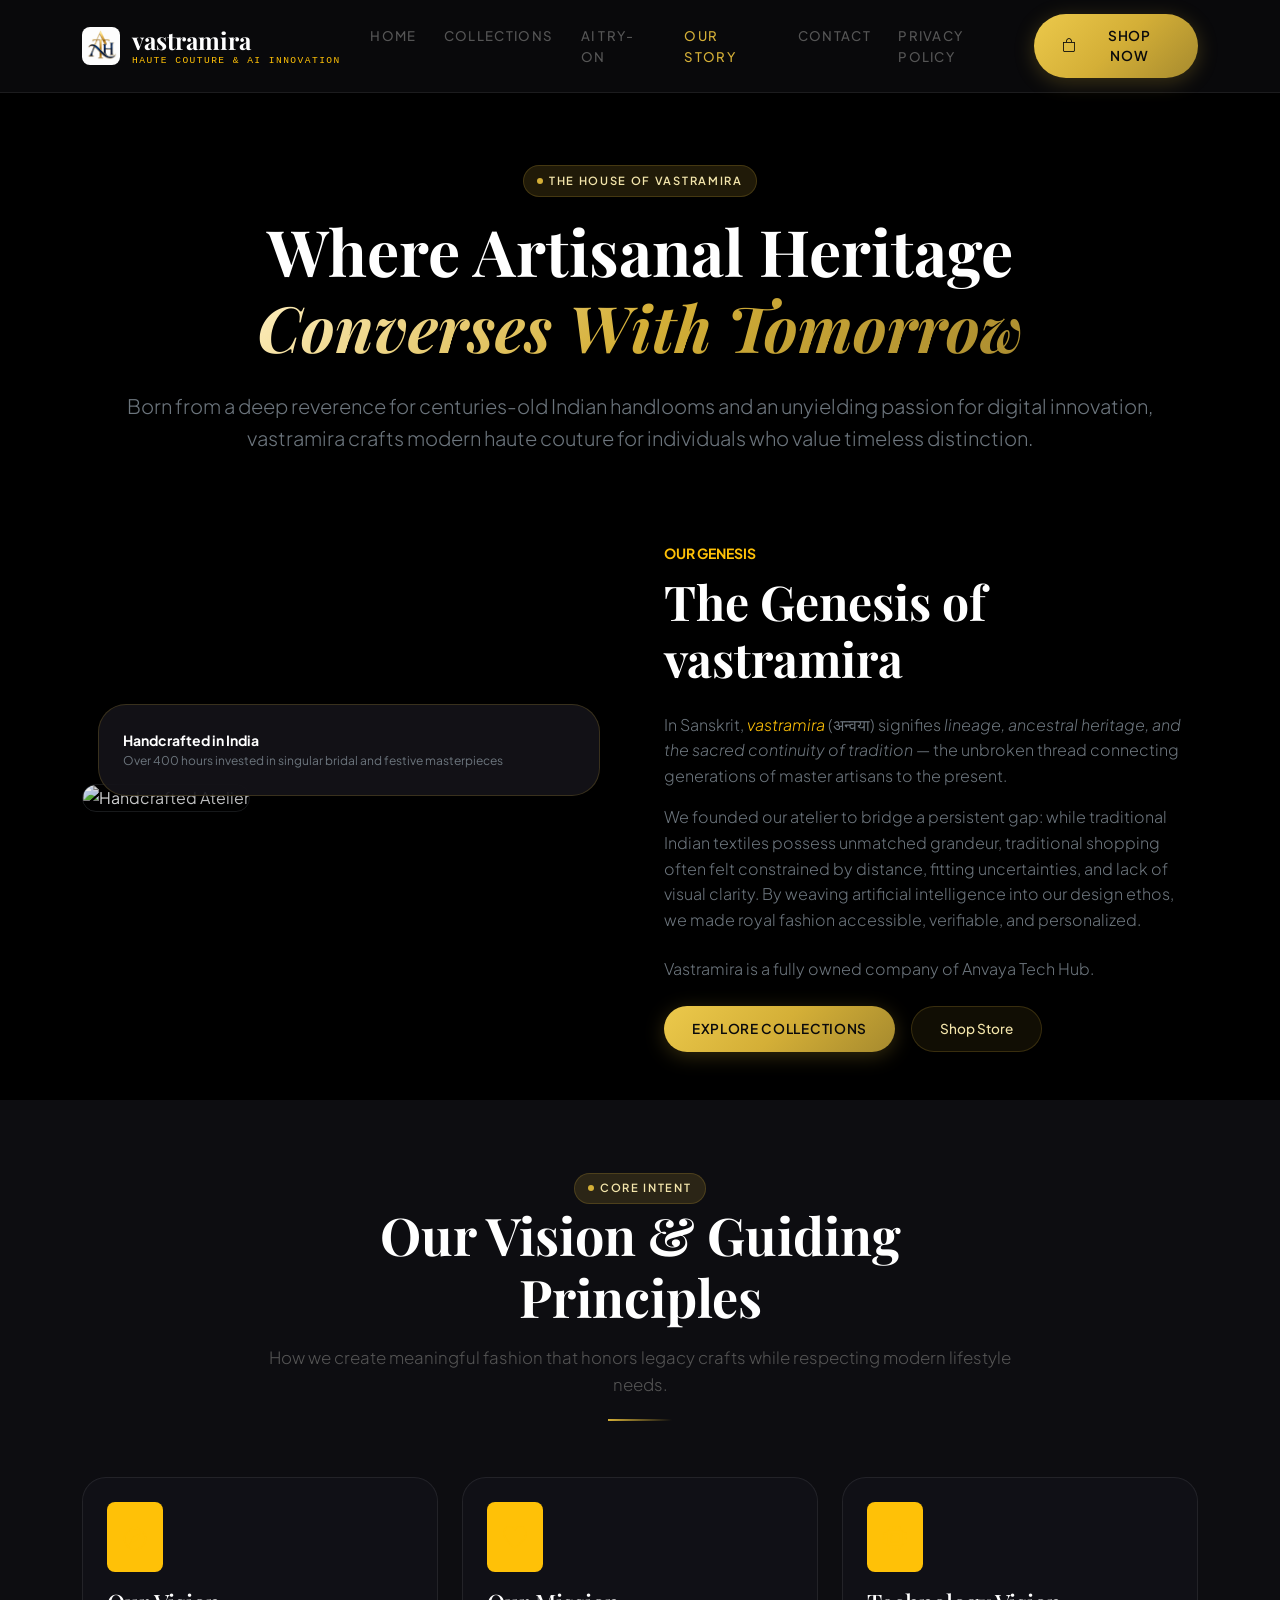
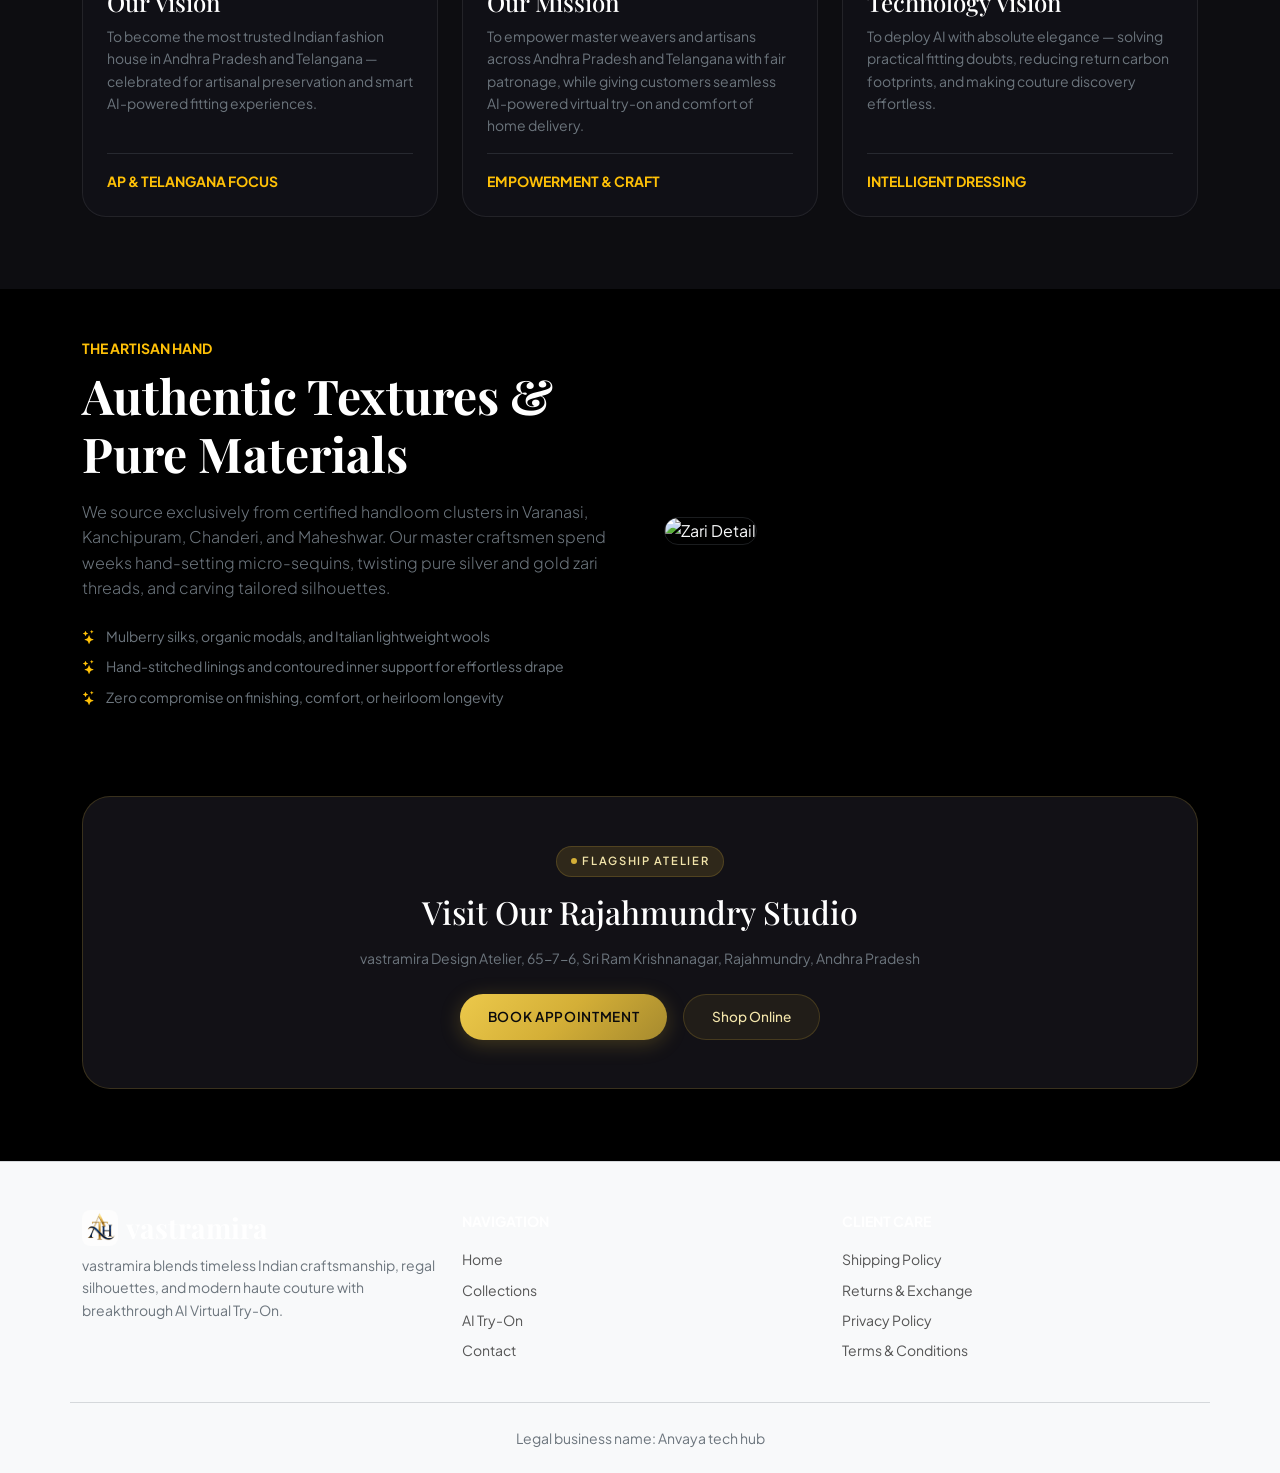
==== commit 4f67dda6: "anvaya tech hub added" ====
--- a/about.html
+++ b/about.html
@@ -242,7 +242,7 @@
           </ul>
         </div>
       </div>
-      <div class="pt-4 text-center small text-secondary">© 2026 vastramira Couture Inc. All rights reserved.</div>
+      <div class="pt-4 text-center small text-secondary">Legal business name: Anvaya tech hub</div>
     </div>
   </footer>
 
